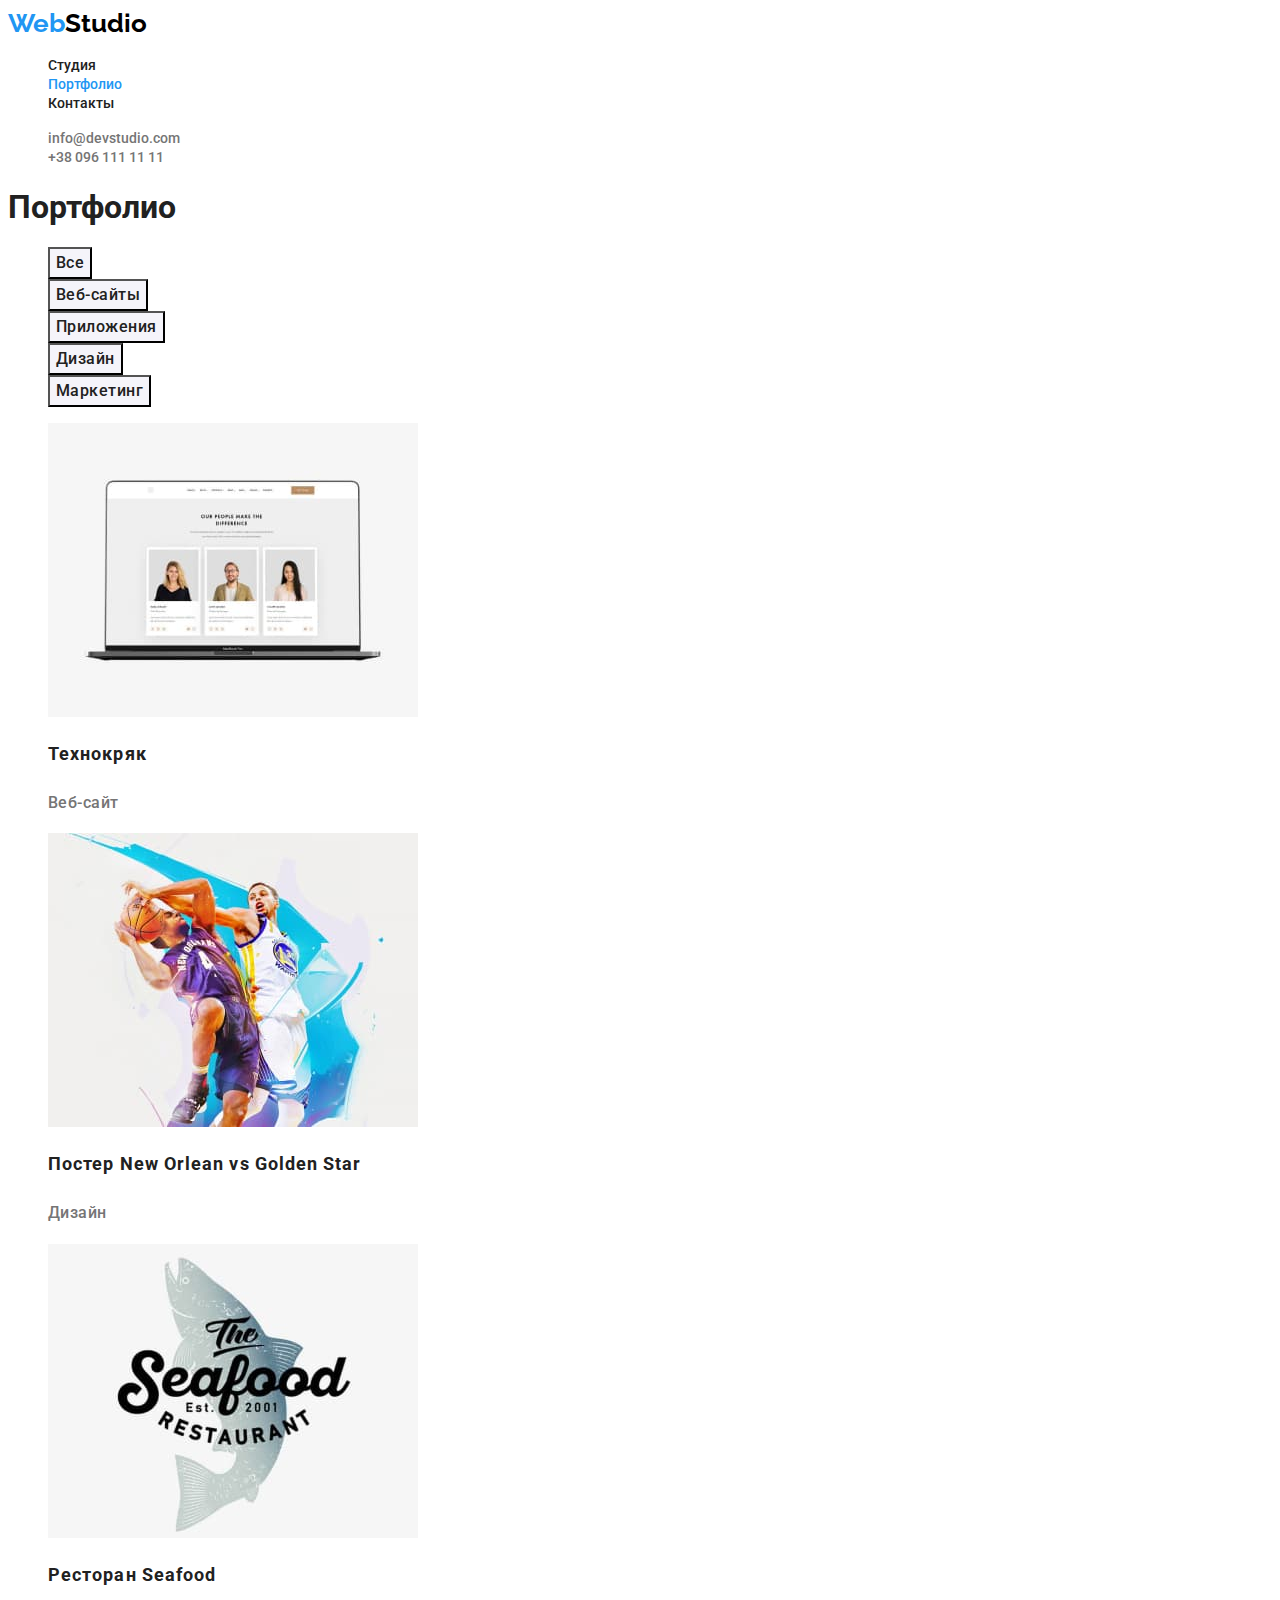
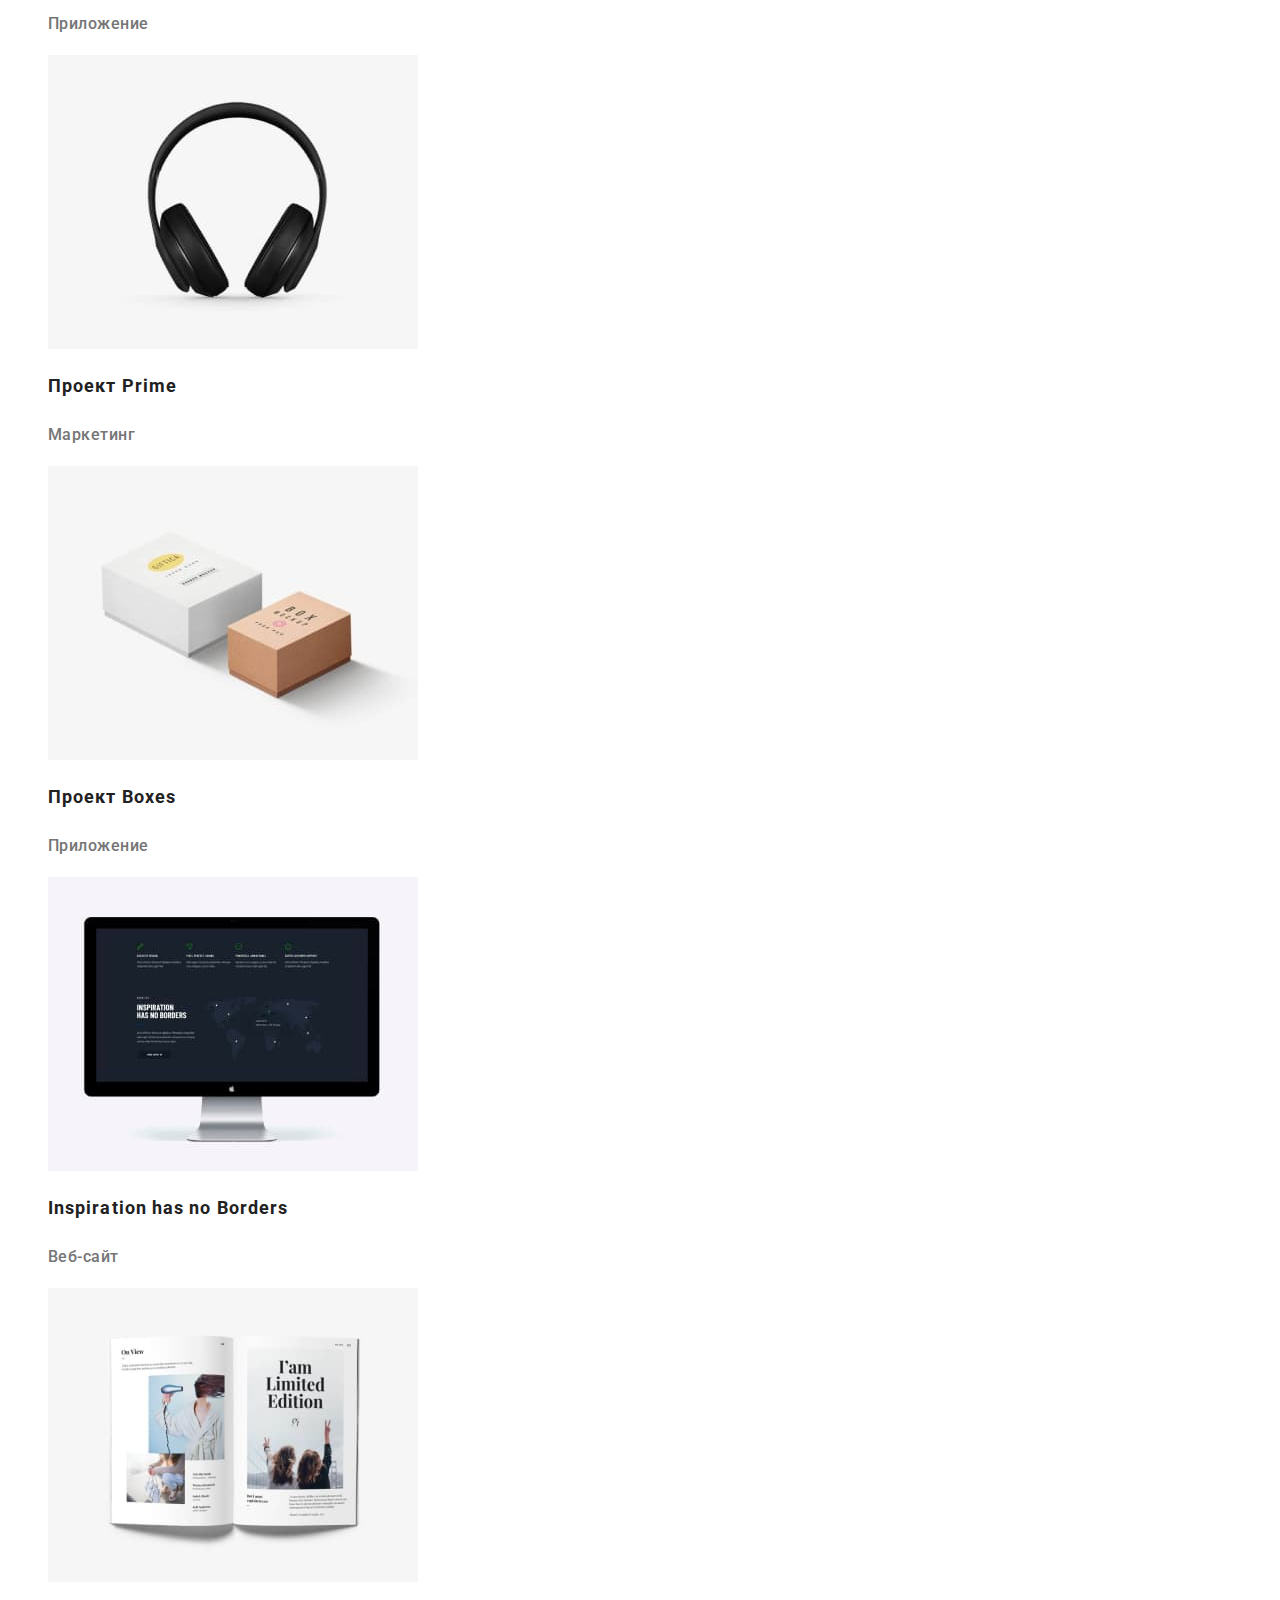
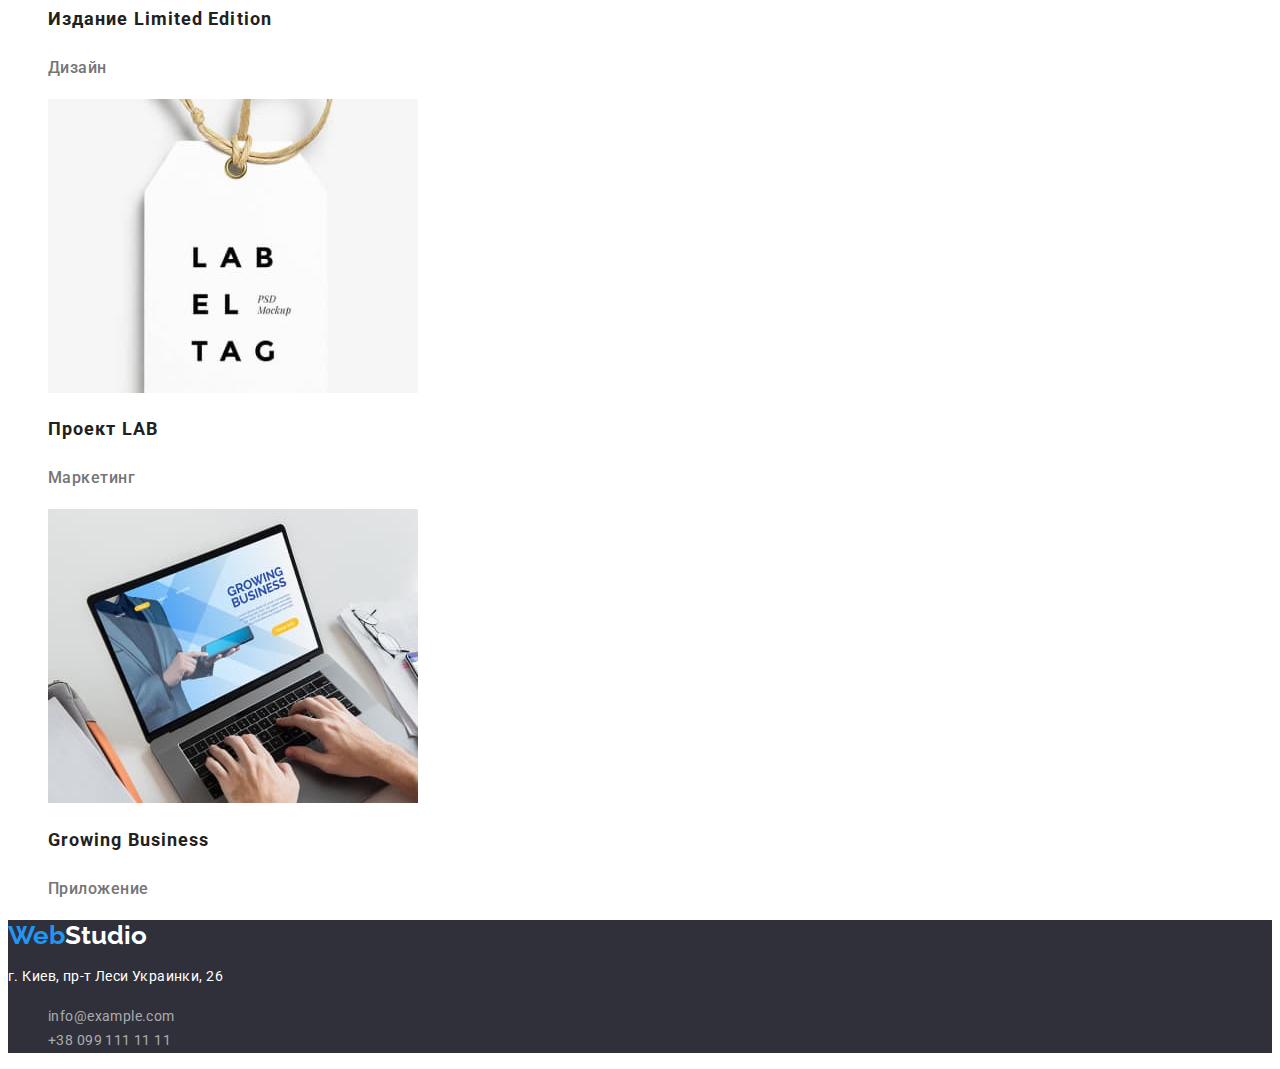
==== portfolio.html @ 2970bea6 "новый репозиторий, создал клон добавил папки" ====
<!DOCTYPE html>
<html lang="ru">
<head>
    <meta charset="UTF-8">
    <meta http-equiv="X-UA-Compatible" content="IE=edge">
    <meta name="viewport" content="width=device-width, initial-scale=1.0">
    <title>Портфолио</title>
    <link rel="preconnect" href="https://fonts.googleapis.com">
    <link rel="preconnect" href="https://fonts.gstatic.com" crossorigin>
    <link href="https://fonts.googleapis.com/css2?family=Raleway:wght@700&family=Roboto:wght@400;500;700;900&display=swap"
        rel="stylesheet">
        <link rel="stylesheet" href="https://cdnjs.cloudflare.com/ajax/libs/modern-normalize/1.1.0/modern-normalize.min.css"
            integrity="sha512-wpPYUAdjBVSE4KJnH1VR1HeZfpl1ub8YT/NKx4PuQ5NmX2tKuGu6U/JRp5y+Y8XG2tV+wKQpNHVUX03MfMFn9Q=="
            crossorigin="anonymous" referrerpolicy="no-referrer" />
    <link rel="stylesheet" href="./css/styles.css"/>
</head>
<body>

<header><div class="section-navigation">
    <a class="logo" href="./index.html">Web<span class="logo-navigation">Studio</span></a>

    <nav class="site-nav">
        <ul>
            <li><a href="./index.html">Студия</a></li>
            <li><a href="#" class="current">Портфолио</a></li>
            <li><a href="#">Контакты</a></li>
        </ul>
    </nav>
    <ul class="contact-header">
        <li><a href="mailto:">info@devstudio.com</a></li>
        <li><a href="tel:">+38 096 111 11 11</a></li>
    </ul>
</div>
</header>
<main class="main-portfolio">

  <section class="filter">
      <h1> Портфолио</h1>
    <ul>
          <li><button type="button" class="filter-button">Все</button></li>
          <li><button type="button" class="filter-button">Веб-сайты</button></li>
          <li><button type="button" class="filter-button ">Приложения</button></li>
          <li><button type="button" class="filter-button">Дизайн</button></li>
          <li><button type="button" class="filter-button">Маркетинг</button></li>
    </ul>
    <ul class="project">
          <li>
              <a href="" class="project-link"><img src="./images/portfolio/1.jpg" alt="Веб-сайт" width="370">
          <h2 class="project-title">Технокряк</h2> 
          <p class="project-text">Веб-сайт</p>
        </a>
        </li> 
          <li>
              <a href="" class="project-link"><img src="./images/portfolio/2.jpg" alt="Дизайн" width="370">
          <h2 class="project-title">Постер New Orlean vs Golden Star</h2>
          <p class="project-text">Дизайн</p>
        </a>
        </li>
          <li>
              <a href="" class="project-link"><img src="./images/portfolio/3.jpg" alt="Приложение" width="370">
          <h2 class="project-title">Ресторан Seafood</h2>
          <p class="project-text">Приложение</p>
        </a>
         </li>
          <li>
              <a href="" class="project-link"><img src="./images/portfolio/4.jpg" alt="Маркетинг" width="370">
          <h2 class="project-title">Проект Prime</h2>
          <p class="project-text">Маркетинг</p>
        </a>
     </li>
          <li>
              <a href="" class="project-link"><img src="./images/portfolio/5.jpg" alt="Приложение" width="370">
          <h2 class="project-title">Проект Boxes</h2>
          <p class="project-text">Приложение</p> 
        </a>
    </li>
          <li>
              <a href="" class="project-link"><img src="./images/portfolio/6.jpg" alt="Веб-сайт" width="370">
          <h2 class="project-title">Inspiration has no Borders</h2>
          <p class="project-text">Веб-сайт</p>
        </a>
     </li>
          <li>
              <a href="" class="project-link"><img src="./images/portfolio/7.jpg" alt="Дизайн" width="370">
          <h2 class="project-title">Издание Limited Edition</h2>
          <p class="project-text">Дизайн</p>
        </a>
     </li>
          <li>
              <a href="" class="project-link"><img src="./images/portfolio/8.jpg" alt="Маркетинг" width="370">
          <h2 class="project-title">Проект LAB</h2>
          <p class="project-text">Маркетинг</p> 
        </a>
    </li>
          <li>
              <a href="" class="project-link"><img src="./images/portfolio/9.jpg" alt="Приложение" width="370">
          <h2 class="project-title">Growing Business</h2>
          <p class="project-text">Приложение</p> 
        </a>
    </li>
    </ul>
  </section>
</main>

<footer>
    <a class="logo" href="./index.html">Web<span class="logo-navigation-footer">Studio</span></a>
    <address class="contact-footer">
        <p>г. Киев, пр-т Леси Украинки, 26 </p>
        <ul>
            <li><a href="mailto:">info@example.com </a></li>
            <li><a href="tel:">+38 099 111 11 11 </a></li>
        </ul>
    </address>
</footer>
</body>
</html>
---- css/styles.css ----
/* основной #212121 */
/* второстепенный #2196F3 */
/* дополнительный #fff */
/* задний фон #fff; */
:root {
  --brand-color: #212121;
  --accent-color: #2196f3;
  --contact-color: #757575;
  --background-color: #fff;
  --accent-background-color: #f5f4fa;
  --footer-background-color: #2f303a;
  --header-background-color: #fff;
}

body {
  font-family: 'Roboto', sans-serif;
  color: var(--brand-color);
}

ul {
  list-style: none;
}
/* Header */
header {
  background-color: var(--header-background-color);
}
.logo {
  text-decoration: none;
  font-family: Raleway;
  font-style: normal;
  font-weight: 700;
  font-size: 26px;
  line-height: 1.2;
  color: var(--accent-color);
}
.logo-navigation {
  color: #000;
}
.site-nav a {
  font-weight: 500;
  font-size: 14px;
  line-height: 1.17;
  text-decoration: none;
  color: var(--brand-color);
}
.site-nav .current {
  color: var(--accent-color);
}

.site-nav a:hover,
.site-nav a:focus {
  color: var(--accent-color);
}

.contact-header a {
  font-weight: 500;
  font-size: 14px;
  line-height: 1.17;
  text-decoration: none;
  color: var(--contact-color);
}
.contact-header a:focus,
.contact-header a:hover {
  color: var(--accent-color);
}

/* Main portfolio */
.main-portfolio {
  background-color: var(--background-color);
}

.filter-button {
  font-family: Roboto;
  font-weight: 500;
  font-size: 16px;
  line-height: 1.62;
  text-align: center;
  letter-spacing: 0.03em;
  background-color: var(--accent-background-color);
  cursor: pointer;
  color: var(--brand-color);
}

.filter-button:hover,
.filter-button:focus {
  color: var(--header-background-color);
  background-color: var(--accent-color);
}

.project-link {
  text-decoration: none;
}

.project-link .project-text {
  color: var(--contact-color);
  font-weight: 500;
  font-size: 16px;
  line-height: 1.87;
  letter-spacing: 0.03em;
}

.project-link .project-title {
  color: var(--brand-color);
  font-weight: 700;
  font-size: 18px;
  line-height: 2;
  letter-spacing: 0.06em;
}

/* Footer */
footer {
  background-color: var(--footer-background-color);
}
.logo-navigation-footer {
  color: var(--header-background-color);
}
.contact-footer p {
  text-decoration: none;
  font-weight: 400;
  font-size: 14px;
  line-height: 1.71;
  letter-spacing: 0.03em;
  color: var(--header-background-color);
  font-style: normal;
}
.contact-footer a {
  font-weight: 400;
  font-size: 14px;
  line-height: 1.71;
  letter-spacing: 0.03em;
  text-decoration: none;
  color: rgba(255, 255, 255, 0.6);
  font-style: normal;
}

.contact-footer a:focus,
.contact-footer a:hover {
  color: var(--accent-color);
}
/* Main Studio */
.hero {
  background: var(--footer-background-color);
}
.hero-title {
  font-weight: 900;
  font-size: 44px;
  line-height: 1.36;
  letter-spacing: 0.06em;
  color: var(--header-background-color);
  text-transform: uppercase;
}
.hero-button {
  font-weight: 700;
  font-size: 16px;
  line-height: 1.87;

  display: flex;
  align-items: center;
  text-align: center;
  letter-spacing: 0.06em;
  background-color: var(--accent-color);
  color: var(--header-background-color);
  cursor: pointer;
}

.hero-button:hover,
.hero-button:focus {
  background-color: #188ce8;
  color: var(--header-background-color);
}

.section-properties {
  background-color: var(--background-color);
}

.properties h3 {
  font-weight: 700;
  font-size: 14px;
  line-height: 1.14;
  letter-spacing: 0.03em;
  text-transform: uppercase;
}

.properties p {
  font-weight: 400;
  font-size: 14px;
  line-height: 1.71;
  letter-spacing: 0.03em;
  color: var(--contact-color);
}
.about-us {
  background-color: var(--background-color);
}

.about-us h2 {
  font-weight: 700;
  font-size: 36px;
  line-height: 1.16;
  letter-spacing: 0.03em;
}
.team {
  background-color: var(--accent-background-color);
}

.team h2 {
  font-weight: 700;
  font-size: 36px;
  line-height: 1.16;
  letter-spacing: 0.03em;
}
.team h3 {
  font-weight: 500;
  font-size: 16px;
  line-height: 1.18;
  letter-spacing: 0.03em;
}
.team p {
  font-weight: 400;
  font-size: 16px;
  line-height: 1.18;
  letter-spacing: 0.03em;
  color: var(--contact-color);
}
/* внес правки */
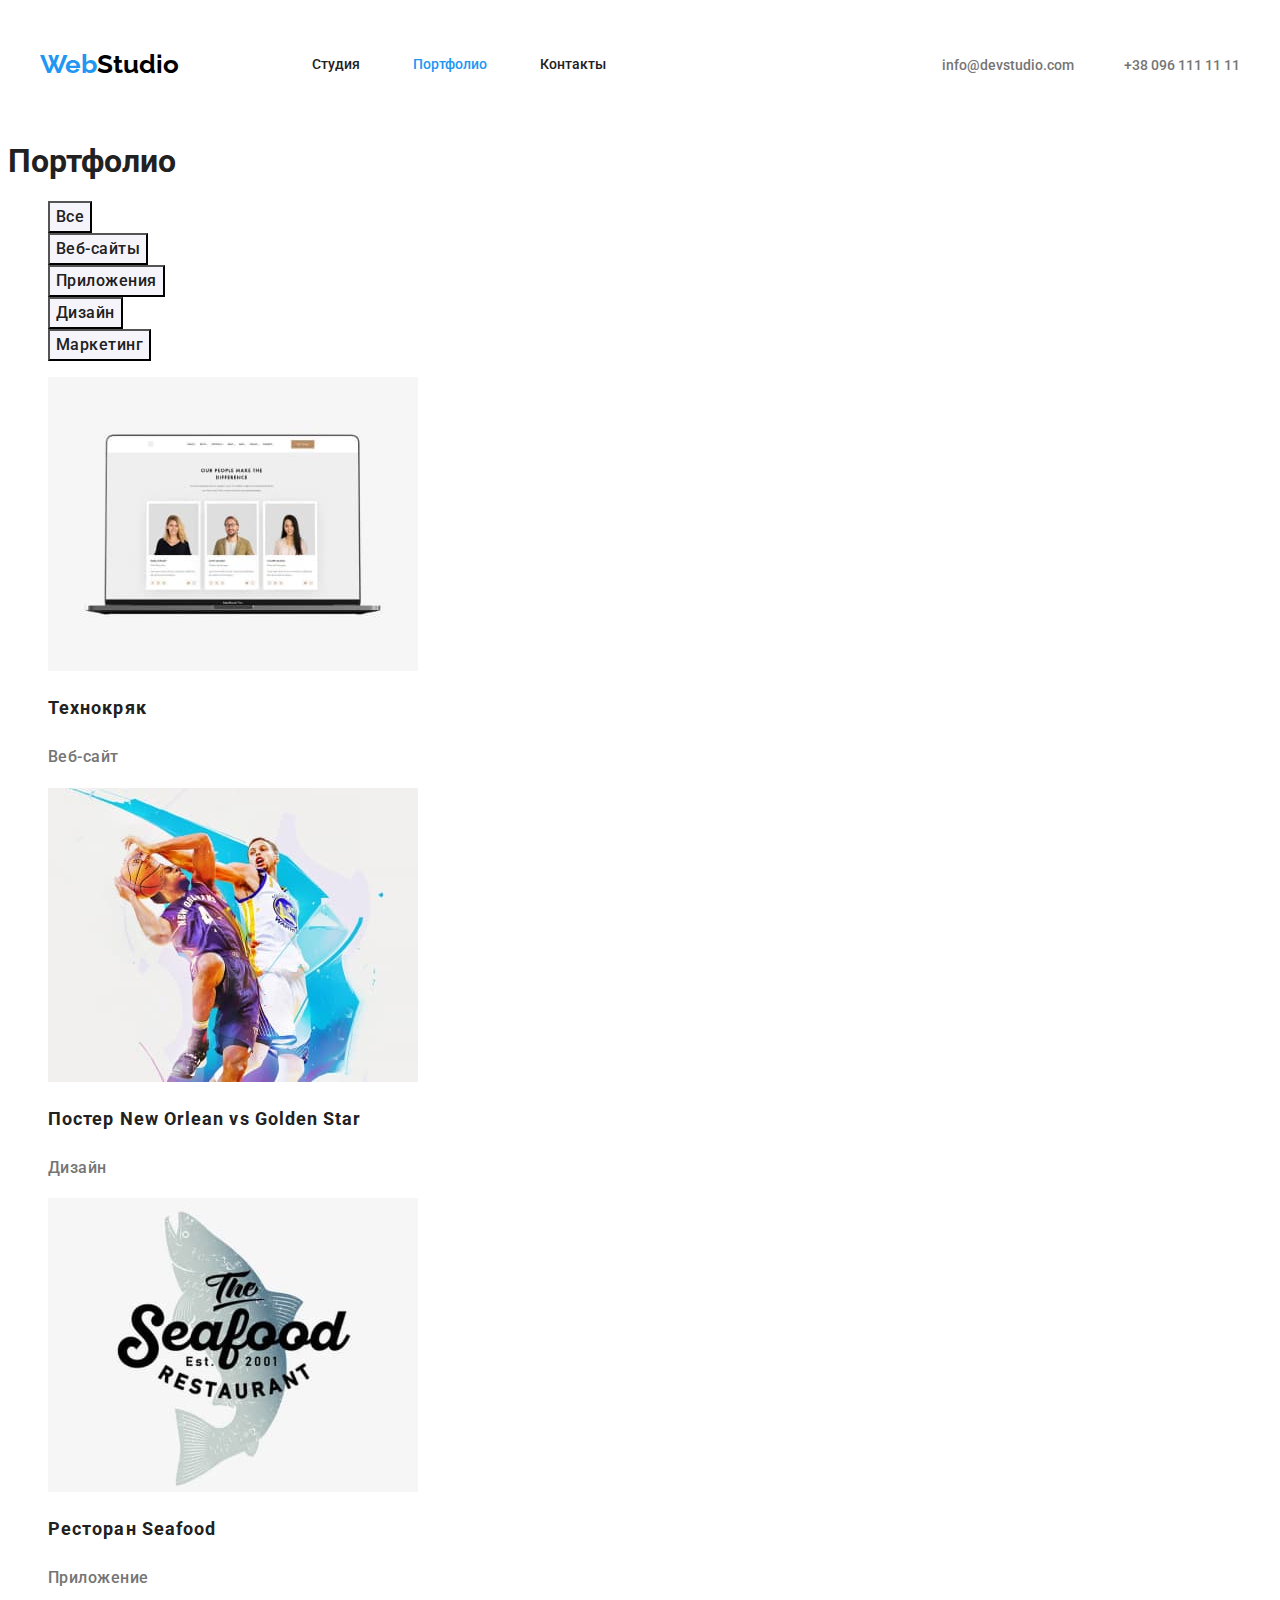
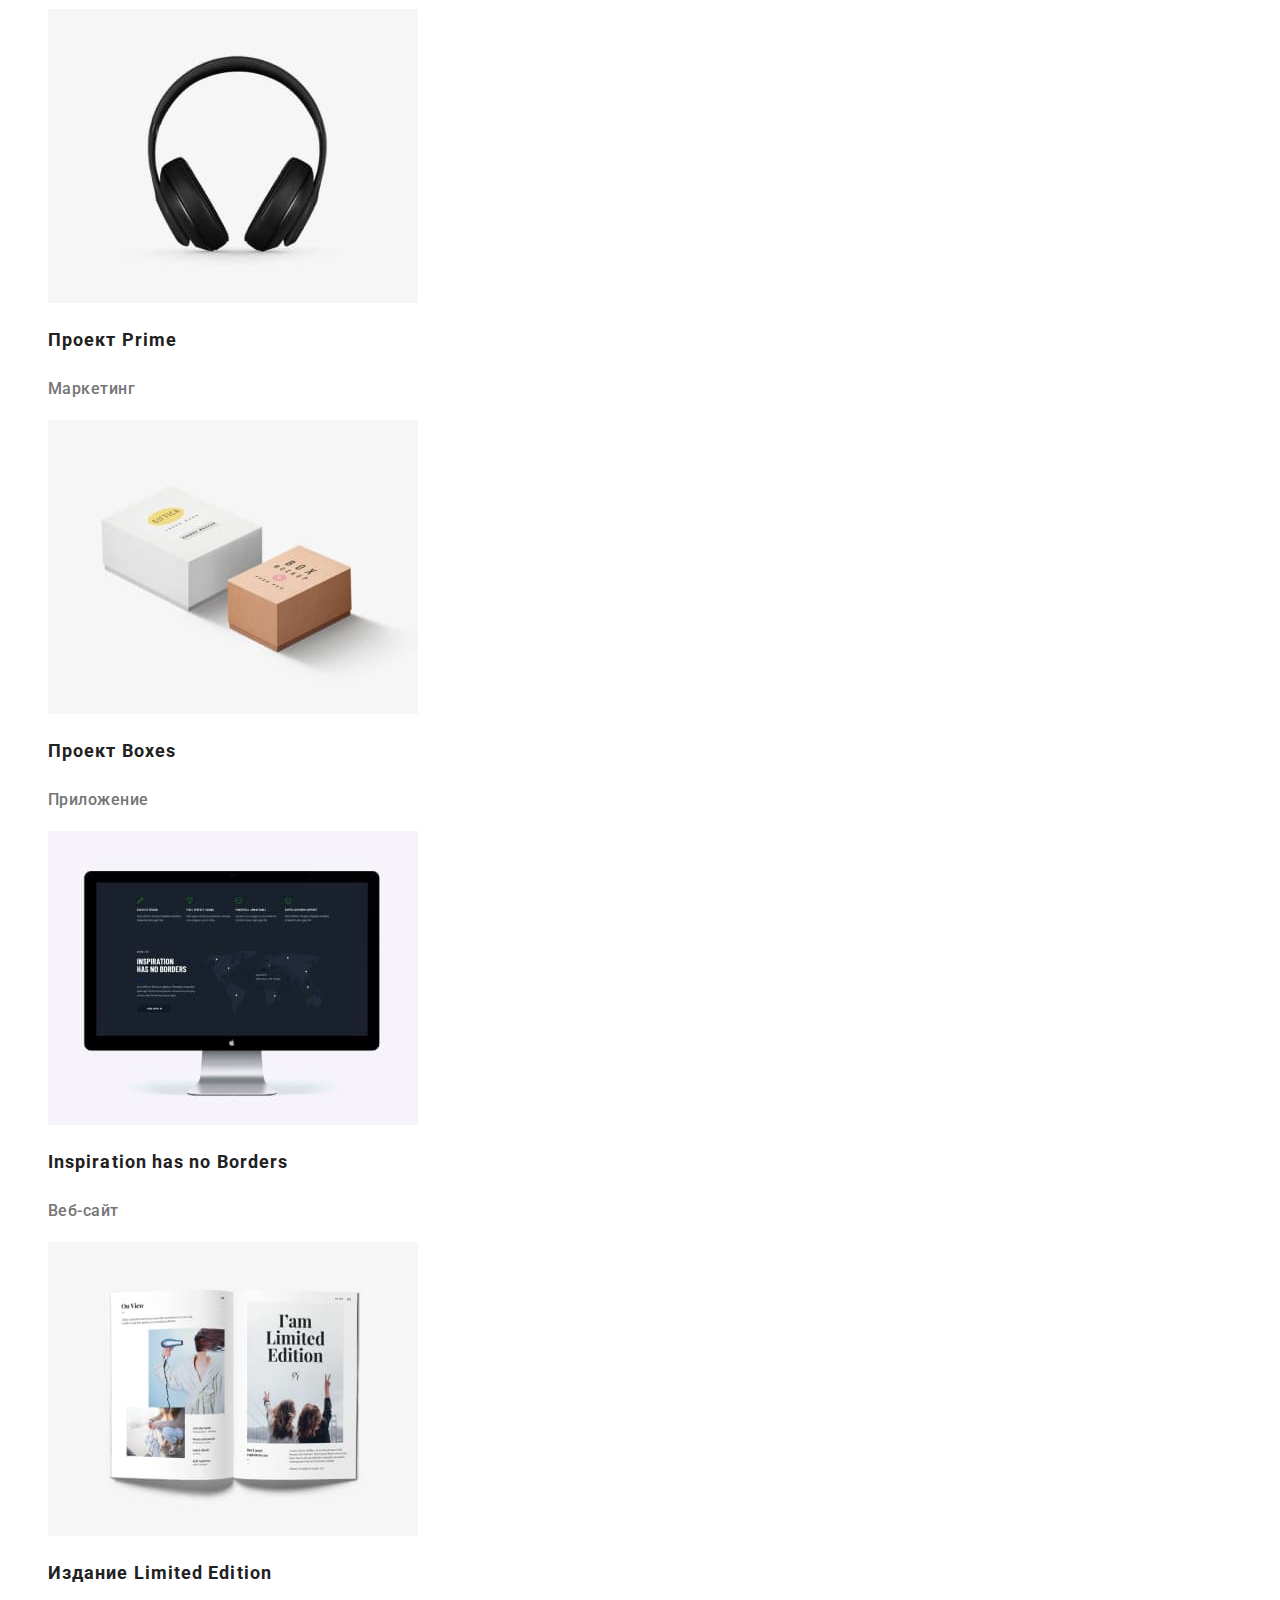
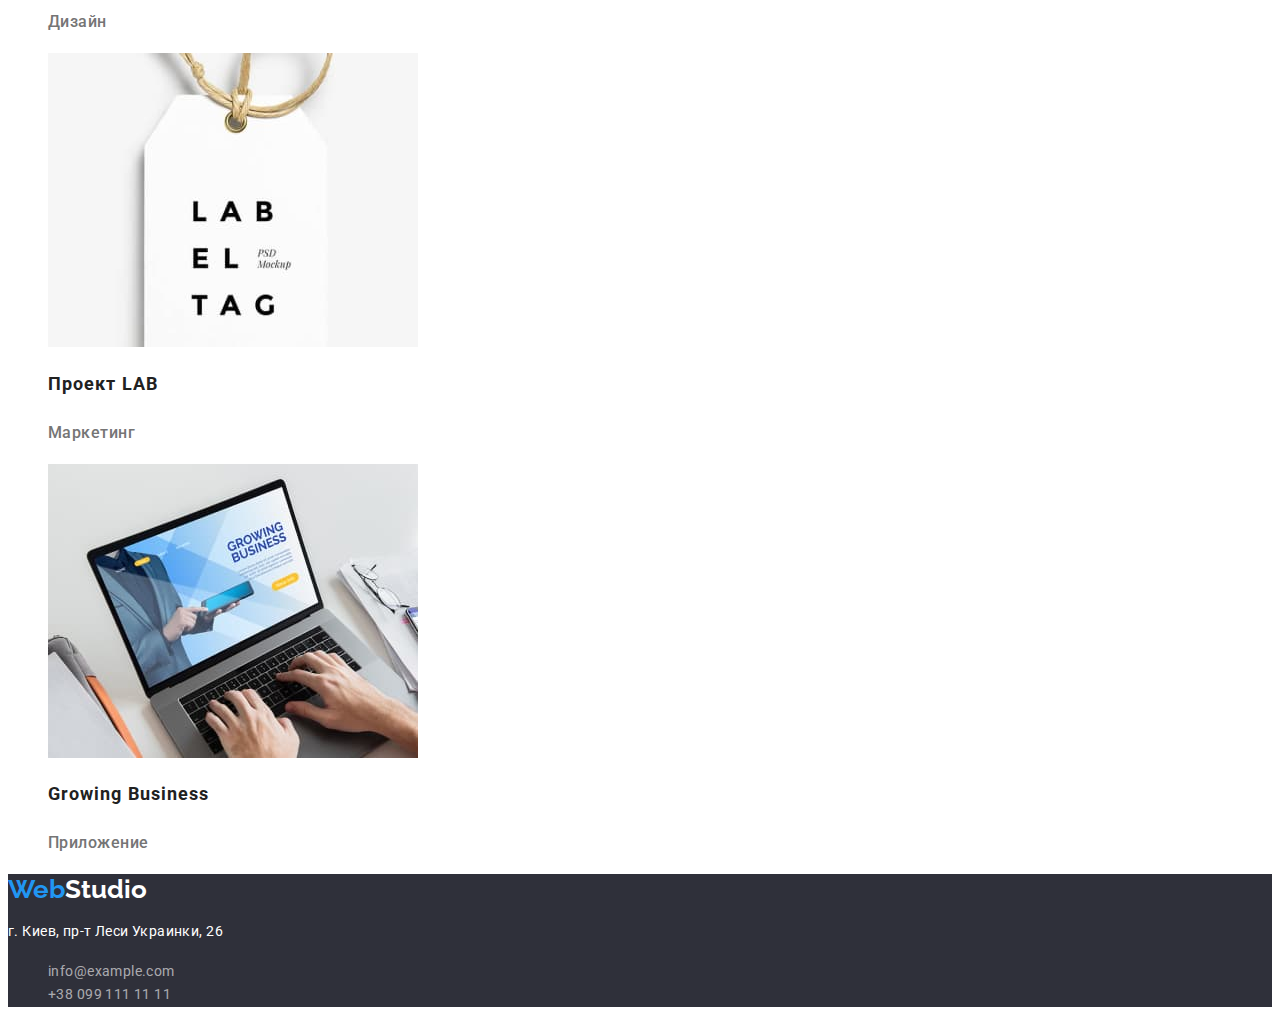
==== commit 081256b2: "стилизовал хедер" ====
--- a/portfolio.html
+++ b/portfolio.html
@@ -19,16 +19,16 @@
 <header><div class="section-navigation">
     <a class="logo" href="./index.html">Web<span class="logo-navigation">Studio</span></a>
 
-    <nav class="site-nav">
-        <ul>
-            <li><a href="./index.html">Студия</a></li>
-            <li><a href="#" class="current">Портфолио</a></li>
-            <li><a href="#">Контакты</a></li>
+    <nav>
+        <ul class="site-nav">
+            <li class="link"><a href="./index.html">Студия</a></li>
+            <li class="link"><a href="#" class="current">Портфолио</a></li>
+            <li class="link"><a href="#">Контакты</a></li>
         </ul>
     </nav>
     <ul class="contact-header">
-        <li><a href="mailto:">info@devstudio.com</a></li>
-        <li><a href="tel:">+38 096 111 11 11</a></li>
+        <li class="link"><a href="mailto:">info@devstudio.com</a></li>
+        <li class="link"><a href="tel:">+38 096 111 11 11</a></li>
     </ul>
 </div>
 </header>
--- a/css/styles.css
+++ b/css/styles.css
@@ -24,6 +24,29 @@
 header {
   background-color: var(--header-background-color);
 }
+.section-navigation {
+  width: 1200px;
+  padding-left: 15px;
+  padding-right: 15px;
+  margin-left: auto;
+  margin-right: auto;
+
+  display: flex;
+  align-items: center;
+}
+.site-nav {
+  display: flex;
+  margin-left: 93px;
+}
+.site-nav .link a {
+  display: block;
+  padding-top: 32px;
+  padding-bottom: 32px;
+}
+.site-nav .link:not(:last-child) {
+  margin-right: 53px;
+}
+
 .logo {
   text-decoration: none;
   font-family: Raleway;
@@ -50,6 +73,14 @@
 .site-nav a:hover,
 .site-nav a:focus {
   color: var(--accent-color);
+}
+.contact-header {
+  display: flex;
+  margin-left: auto;
+}
+.contact-header .link + .link {
+  display: block;
+  margin-left: 50px;
 }
 
 .contact-header a {
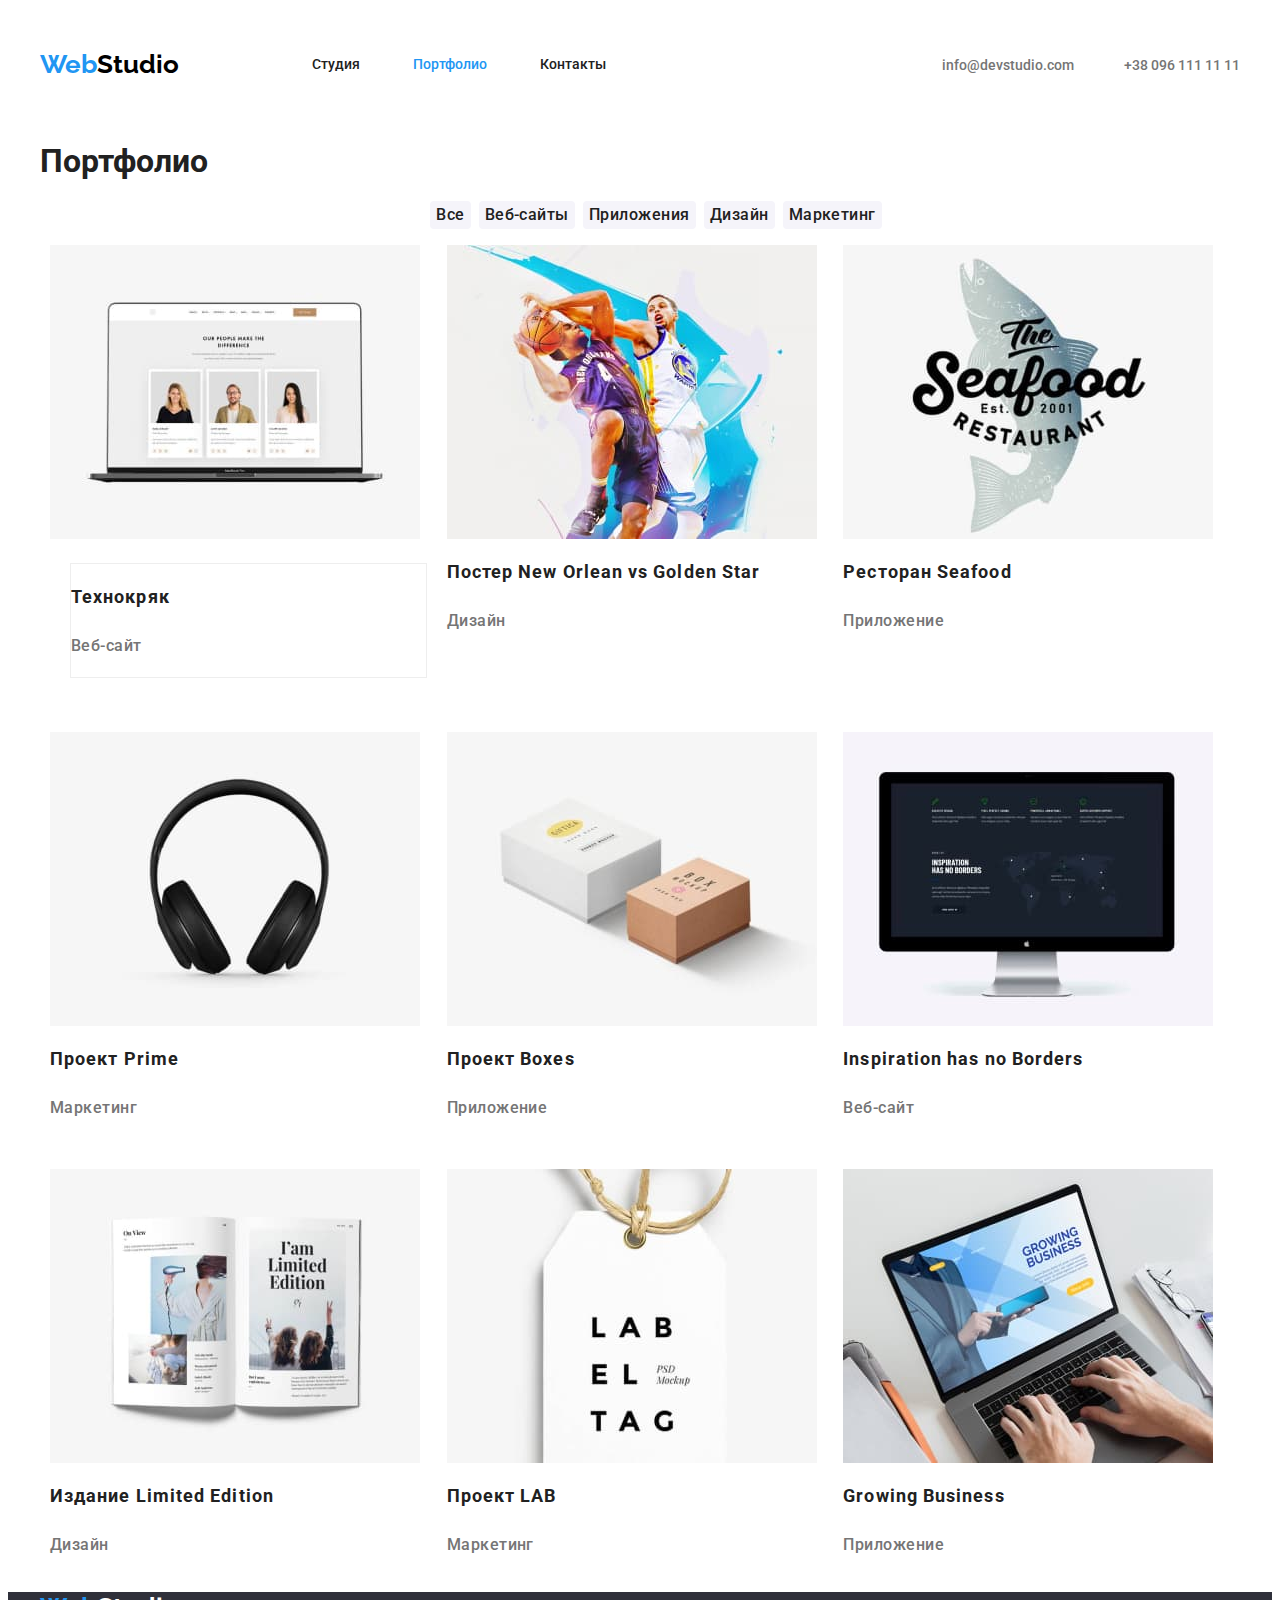
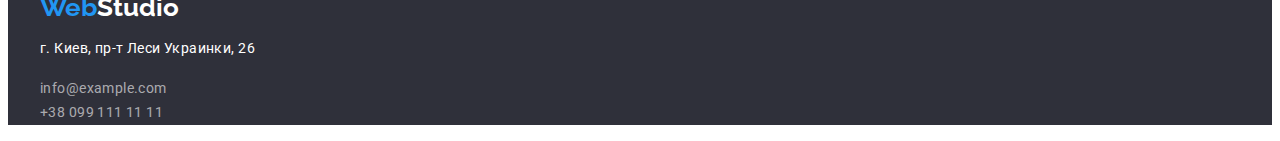
==== commit 8bdebfeb: "Сделал кучу изменений" ====
--- a/portfolio.html
+++ b/portfolio.html
@@ -35,82 +35,89 @@
 <main class="main-portfolio">
 
   <section class="filter">
+      <div class="main-block">
       <h1> Портфолио</h1>
-    <ul>
+    <ul class="filter-block">
           <li><button type="button" class="filter-button">Все</button></li>
           <li><button type="button" class="filter-button">Веб-сайты</button></li>
           <li><button type="button" class="filter-button ">Приложения</button></li>
           <li><button type="button" class="filter-button">Дизайн</button></li>
           <li><button type="button" class="filter-button">Маркетинг</button></li>
     </ul>
+
     <ul class="project">
-          <li>
+          <li class="project-list">
               <a href="" class="project-link"><img src="./images/portfolio/1.jpg" alt="Веб-сайт" width="370">
-          <h2 class="project-title">Технокряк</h2> 
+         <div class="container-text">
+         <h2 class="project-title">Технокряк</h2> 
           <p class="project-text">Веб-сайт</p>
+          </div>
         </a>
         </li> 
-          <li>
+          <li class="project-list">
               <a href="" class="project-link"><img src="./images/portfolio/2.jpg" alt="Дизайн" width="370">
           <h2 class="project-title">Постер New Orlean vs Golden Star</h2>
           <p class="project-text">Дизайн</p>
         </a>
         </li>
-          <li>
+          <li class="project-list">
               <a href="" class="project-link"><img src="./images/portfolio/3.jpg" alt="Приложение" width="370">
           <h2 class="project-title">Ресторан Seafood</h2>
           <p class="project-text">Приложение</p>
         </a>
          </li>
-          <li>
+          <li class="project-list">
               <a href="" class="project-link"><img src="./images/portfolio/4.jpg" alt="Маркетинг" width="370">
           <h2 class="project-title">Проект Prime</h2>
           <p class="project-text">Маркетинг</p>
         </a>
      </li>
-          <li>
+          <li class="project-list">
               <a href="" class="project-link"><img src="./images/portfolio/5.jpg" alt="Приложение" width="370">
           <h2 class="project-title">Проект Boxes</h2>
           <p class="project-text">Приложение</p> 
         </a>
     </li>
-          <li>
+          <li class="project-list">
               <a href="" class="project-link"><img src="./images/portfolio/6.jpg" alt="Веб-сайт" width="370">
           <h2 class="project-title">Inspiration has no Borders</h2>
           <p class="project-text">Веб-сайт</p>
         </a>
      </li>
-          <li>
+          <li class="project-list">
               <a href="" class="project-link"><img src="./images/portfolio/7.jpg" alt="Дизайн" width="370">
           <h2 class="project-title">Издание Limited Edition</h2>
           <p class="project-text">Дизайн</p>
         </a>
      </li>
-          <li>
+          <li class="project-list">
               <a href="" class="project-link"><img src="./images/portfolio/8.jpg" alt="Маркетинг" width="370">
           <h2 class="project-title">Проект LAB</h2>
           <p class="project-text">Маркетинг</p> 
         </a>
     </li>
-          <li>
+          <li class="project-list">
               <a href="" class="project-link"><img src="./images/portfolio/9.jpg" alt="Приложение" width="370">
           <h2 class="project-title">Growing Business</h2>
           <p class="project-text">Приложение</p> 
         </a>
     </li>
     </ul>
+    </div>
   </section>
 </main>
 
 <footer>
+    <div class="container">
     <a class="logo" href="./index.html">Web<span class="logo-navigation-footer">Studio</span></a>
     <address class="contact-footer">
         <p>г. Киев, пр-т Леси Украинки, 26 </p>
-        <ul>
-            <li><a href="mailto:">info@example.com </a></li>
-            <li><a href="tel:">+38 099 111 11 11 </a></li>
+        <ul class="contact-footer-list">
+            <li class="item"><a href="mailto:">info@example.com </a></li>
+            <li class="item"><a href="tel:">+38 099 111 11 11 </a></li>
         </ul>
     </address>
+</div>
 </footer>
 </body>
 </html>--- a/css/styles.css
+++ b/css/styles.css
@@ -16,6 +16,10 @@
   font-family: 'Roboto', sans-serif;
   color: var(--brand-color);
 }
+img {
+  display: block;
+  max-width: 100%;
+}
 
 ul {
   list-style: none;
@@ -99,6 +103,23 @@
 .main-portfolio {
   background-color: var(--background-color);
 }
+.main-block {
+  width: 1200px;
+  padding-left: 15px;
+  padding-right: 15px;
+  margin-left: auto;
+  margin-right: auto;
+}
+.filter-block {
+  display: flex;
+  justify-content: center;
+}
+
+.filter-block .filter-button {
+  margin-right: 8px;
+  border: transparent;
+  border-radius: 4px;
+}
 
 .filter-button {
   font-family: Roboto;
@@ -117,6 +138,16 @@
   color: var(--header-background-color);
   background-color: var(--accent-color);
 }
+.project {
+  display: flex;
+  flex-wrap: wrap;
+  margin-left: -30px;
+  margin-top: -30px;
+}
+.project > .project-list {
+  flex-basis: calc(100% / 3);
+  margin-top: 30px;
+}
 
 .project-link {
   text-decoration: none;
@@ -137,13 +168,29 @@
   line-height: 2;
   letter-spacing: 0.06em;
 }
-
+.container-text {
+  margin: 24px 20px;
+  border: 1px solid #eeeeee;
+}
 /* Footer */
 footer {
   background-color: var(--footer-background-color);
 }
+.container {
+  width: 1200px;
+  padding-left: 15px;
+  padding-right: 15px;
+  margin-left: auto;
+  margin-right: auto;
+}
+
 .logo-navigation-footer {
   color: var(--header-background-color);
+  margin-left: auto;
+}
+.contact-footer-list {
+  margin-left: auto;
+  padding-left: 0;
 }
 .contact-footer p {
   text-decoration: none;
@@ -153,6 +200,7 @@
   letter-spacing: 0.03em;
   color: var(--header-background-color);
   font-style: normal;
+  margin-left: auto;
 }
 .contact-footer a {
   font-weight: 400;
@@ -185,9 +233,9 @@
   font-size: 16px;
   line-height: 1.87;
 
-  display: flex;
-  align-items: center;
-  text-align: center;
+  display: block;
+  margin-left: auto;
+  margin-right: auto;
   letter-spacing: 0.06em;
   background-color: var(--accent-color);
   color: var(--header-background-color);
@@ -203,8 +251,15 @@
 .section-properties {
   background-color: var(--background-color);
 }
-
+.properties {
+  display: flex;
+}
+
+.properties > .item:not(:last-child) {
+  margin-right: 30px;
+}
 .properties h3 {
+  margin-bottom: 10px;
   font-weight: 700;
   font-size: 14px;
   line-height: 1.14;
@@ -213,6 +268,7 @@
 }
 
 .properties p {
+  margin-top: 0;
   font-weight: 400;
   font-size: 14px;
   line-height: 1.71;
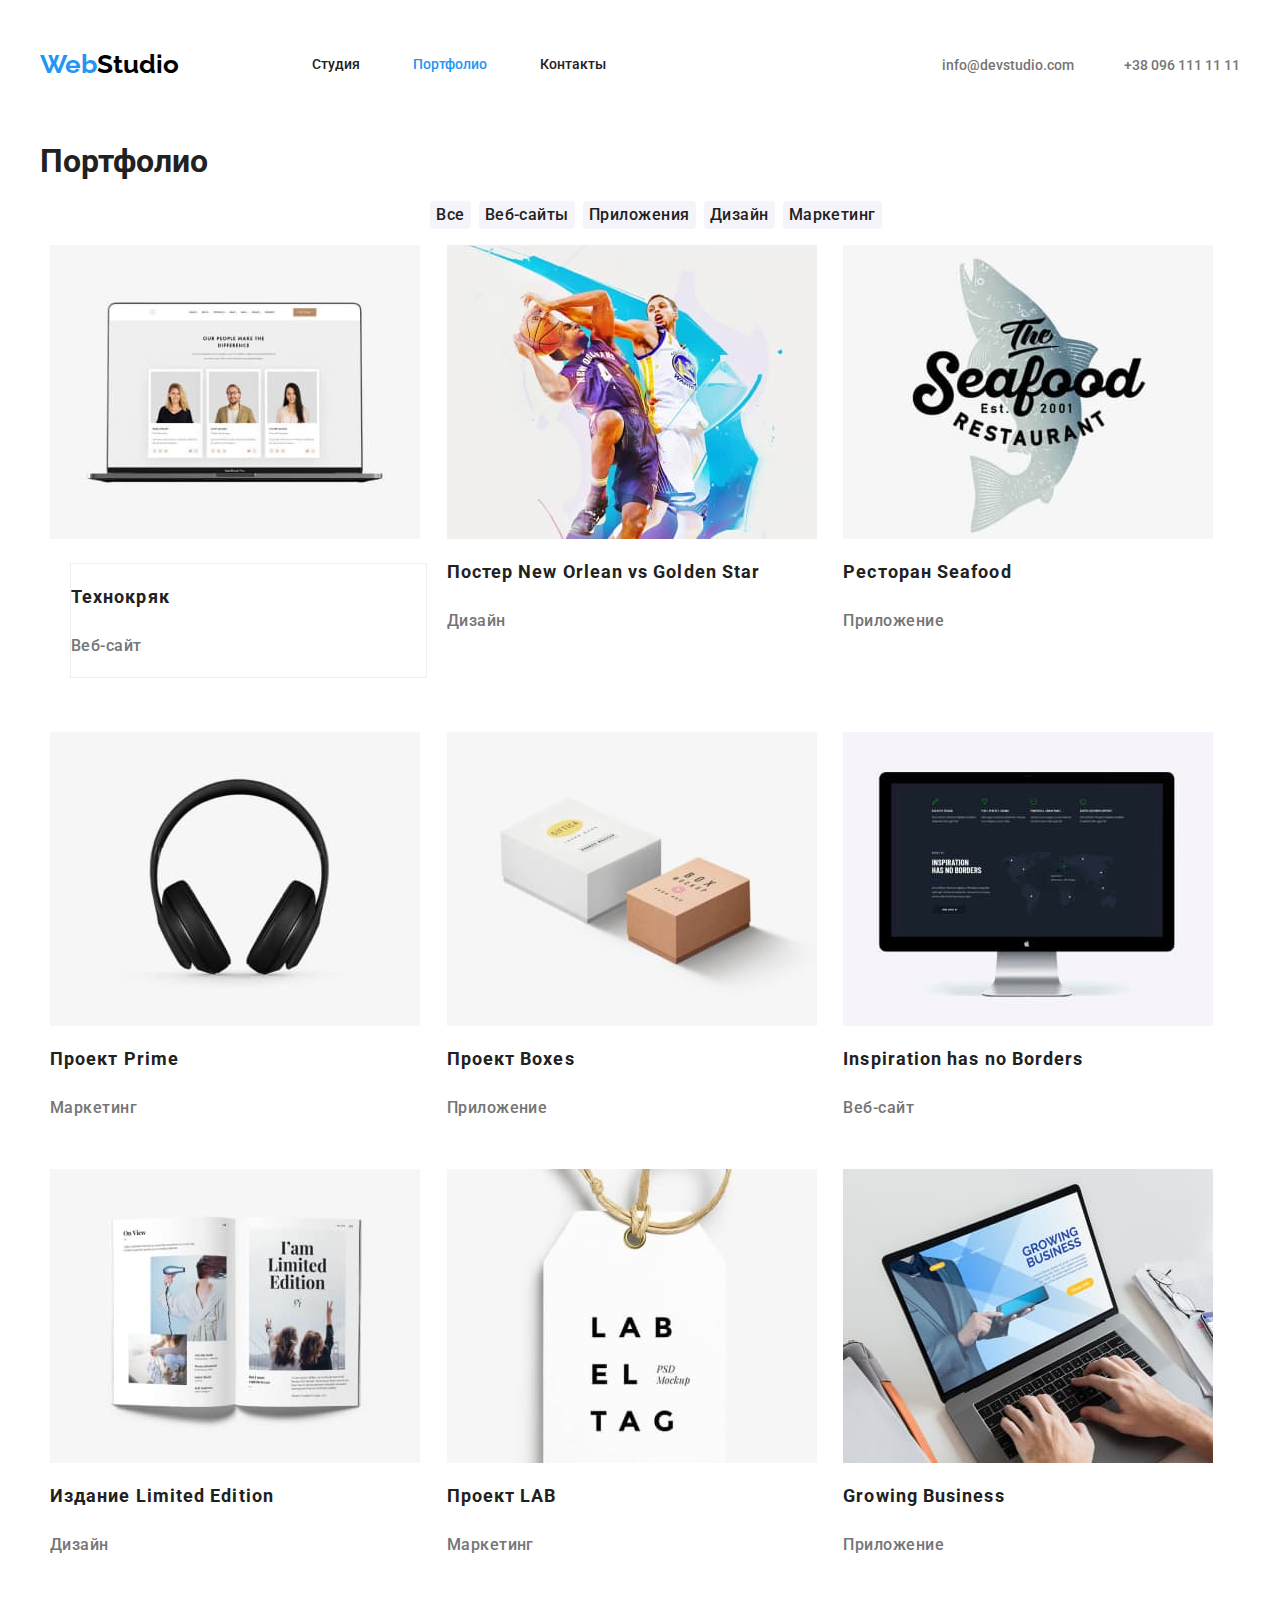
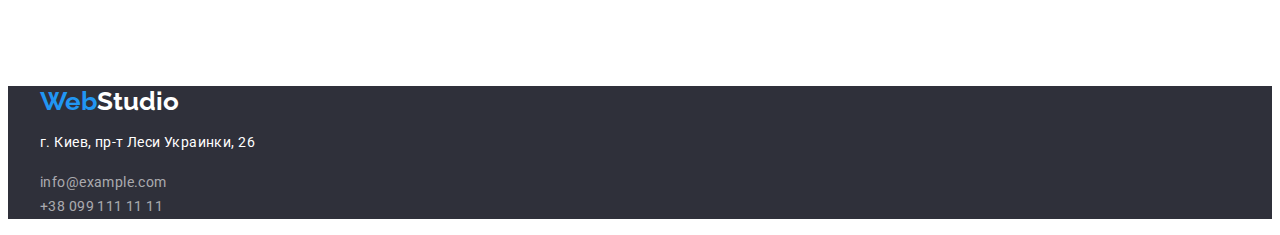
==== commit b53becf0: "задал секция паддинг боттом 94" ====
--- a/portfolio.html
+++ b/portfolio.html
@@ -34,7 +34,7 @@
 </header>
 <main class="main-portfolio">
 
-  <section class="filter">
+  <section class="filter section">
       <div class="main-block">
       <h1> Портфолио</h1>
     <ul class="filter-block">
--- a/css/styles.css
+++ b/css/styles.css
@@ -217,10 +217,15 @@
   color: var(--accent-color);
 }
 /* Main Studio */
+/* Hero Main */
+.section {
+  padding-bottom: 94px;
+}
 .hero {
   background: var(--footer-background-color);
 }
 .hero-title {
+  margin-top: 0;
   font-weight: 900;
   font-size: 44px;
   line-height: 1.36;
@@ -247,12 +252,17 @@
   background-color: #188ce8;
   color: var(--header-background-color);
 }
-
+/* Properties main */
 .section-properties {
   background-color: var(--background-color);
 }
 .properties {
   display: flex;
+  margin-bottom: 0;
+  padding-left: 0;
+}
+.properties-title {
+  margin: 0;
 }
 
 .properties > .item:not(:last-child) {
@@ -275,26 +285,63 @@
   letter-spacing: 0.03em;
   color: var(--contact-color);
 }
+/* About main */
 .about-us {
   background-color: var(--background-color);
 }
-
-.about-us h2 {
+.about-list {
+  display: flex;
+  margin-bottom: 0;
+  padding-left: 0;
+}
+
+.about-list > .list:not(:last-child) {
+  margin-right: 30px;
+}
+.about-title {
+  text-align: center;
+  margin-bottom: 50px;
+  margin-top: 0;
   font-weight: 700;
   font-size: 36px;
   line-height: 1.16;
   letter-spacing: 0.03em;
 }
+/* Team main */
 .team {
   background-color: var(--accent-background-color);
 }
 
-.team h2 {
+.team-list {
+  display: flex;
+  margin-bottom: 0;
+  padding-left: 0;
+}
+.team-list > .item.item:not(:last-child) {
+  margin-right: 30px;
+}
+
+.team-title {
+  margin-top: 0;
+  margin-bottom: 50px;
+  text-align: center;
   font-weight: 700;
   font-size: 36px;
   line-height: 1.16;
   letter-spacing: 0.03em;
-}
+  text-align: center;
+}
+.card {
+  box-shadow: 0px 1px 3px rgba(0, 0, 0, 0.12), 0px 1px 1px rgba(0, 0, 0, 0.14),
+    0px 2px 1px rgba(0, 0, 0, 0.2);
+  border-radius: 0px 0px 4px 4px;
+}
+.card-content {
+  text-align: center;
+  padding-top: 30px;
+  padding-bottom: 30px;
+}
+
 .team h3 {
   font-weight: 500;
   font-size: 16px;
@@ -308,4 +355,3 @@
   letter-spacing: 0.03em;
   color: var(--contact-color);
 }
-/* внес правки */
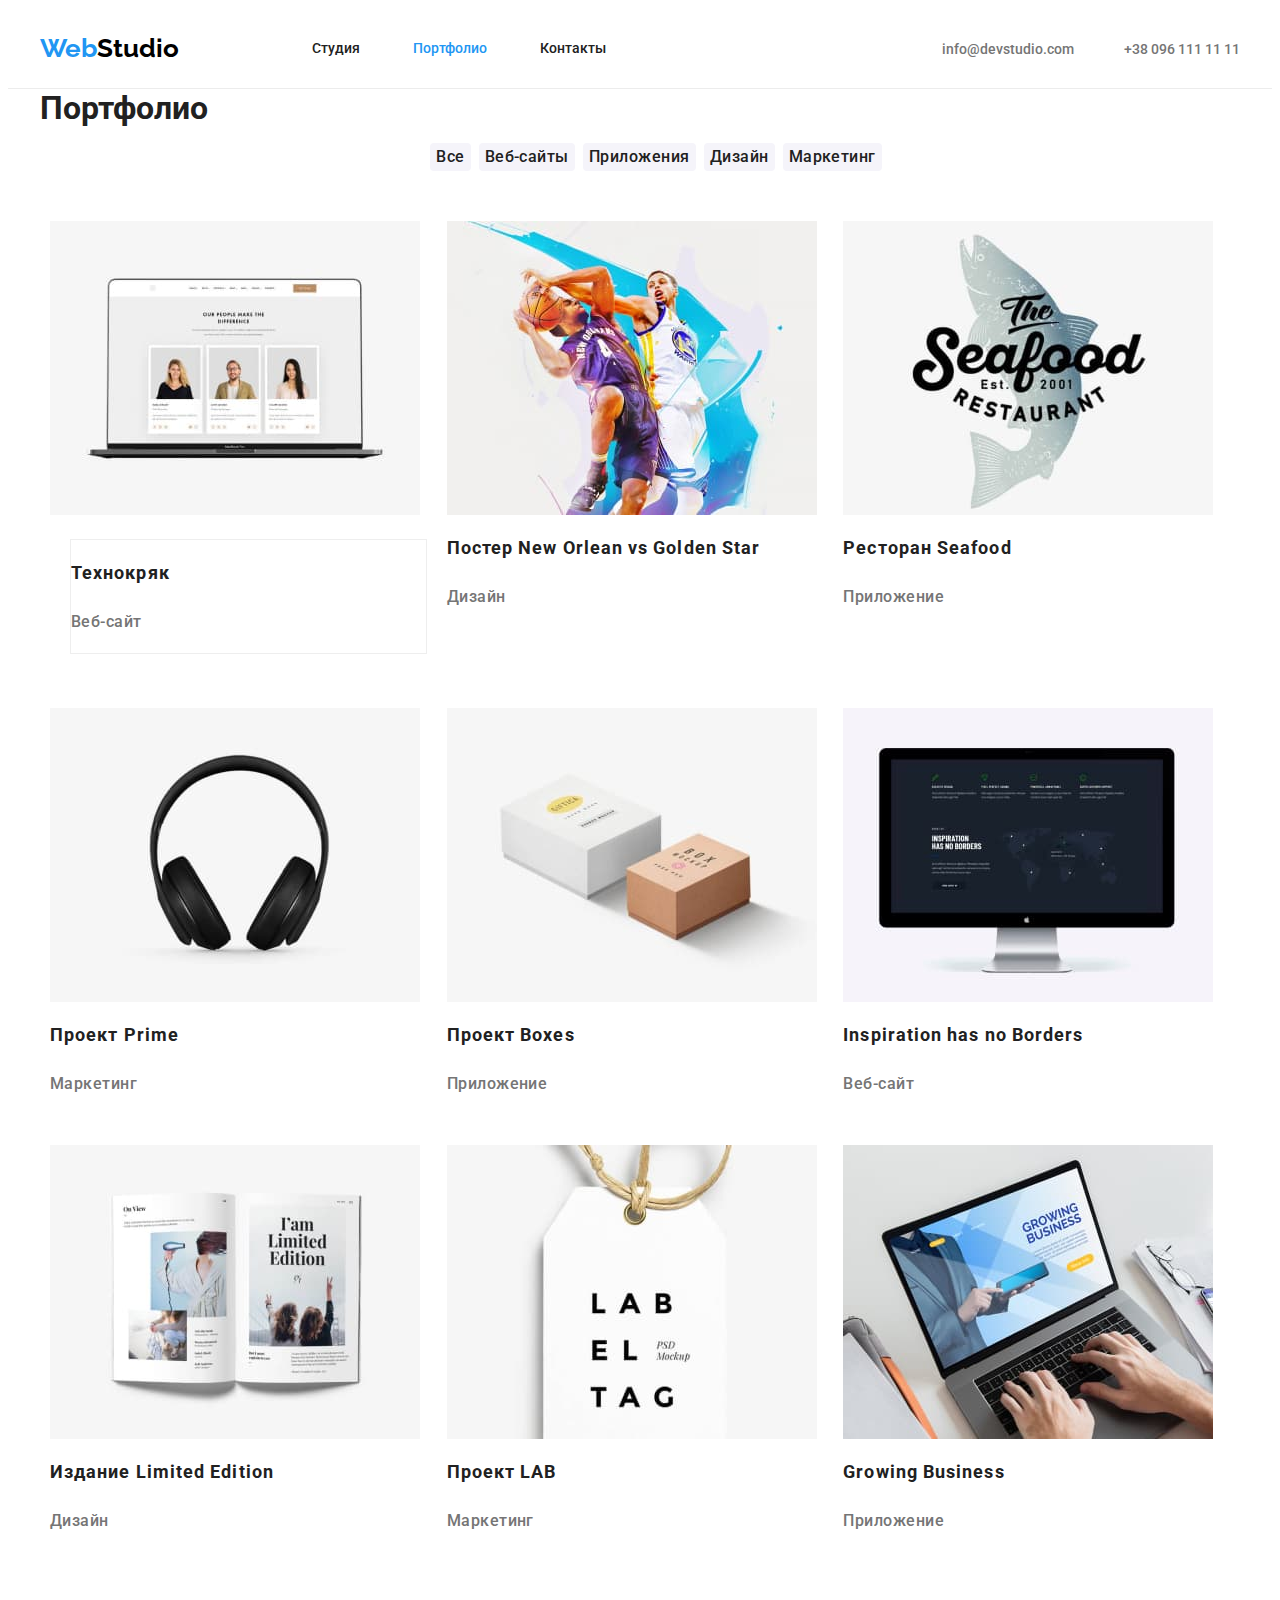
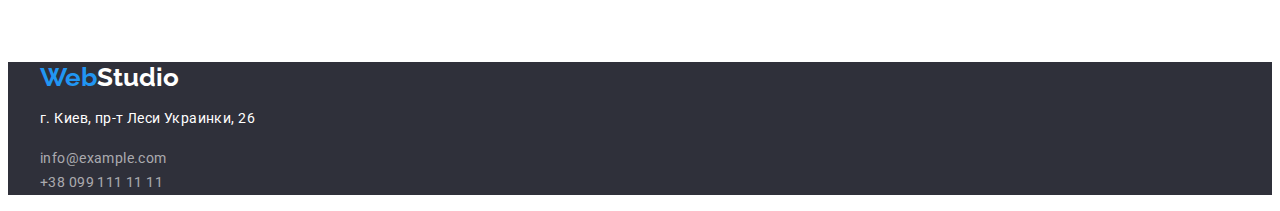
==== commit c25c3991: "борюсь с лишними маржинами" ====
--- a/portfolio.html
+++ b/portfolio.html
@@ -36,7 +36,7 @@
 
   <section class="filter section">
       <div class="main-block">
-      <h1> Портфолио</h1>
+      <h1 class="filter-main-title"> Портфолио</h1>
     <ul class="filter-block">
           <li><button type="button" class="filter-button">Все</button></li>
           <li><button type="button" class="filter-button">Веб-сайты</button></li>
--- a/css/styles.css
+++ b/css/styles.css
@@ -27,6 +27,7 @@
 /* Header */
 header {
   background-color: var(--header-background-color);
+  border-bottom: 1px solid #ececec;
 }
 .section-navigation {
   width: 1200px;
@@ -41,6 +42,8 @@
 .site-nav {
   display: flex;
   margin-left: 93px;
+  margin-top: 0;
+  margin-bottom: 0;
 }
 .site-nav .link a {
   display: block;
@@ -100,6 +103,10 @@
 }
 
 /* Main portfolio */
+.filter-main-title {
+  margin: 0;
+}
+
 .main-portfolio {
   background-color: var(--background-color);
 }
@@ -113,6 +120,7 @@
 .filter-block {
   display: flex;
   justify-content: center;
+  margin-bottom: 50px;
 }
 
 .filter-block .filter-button {
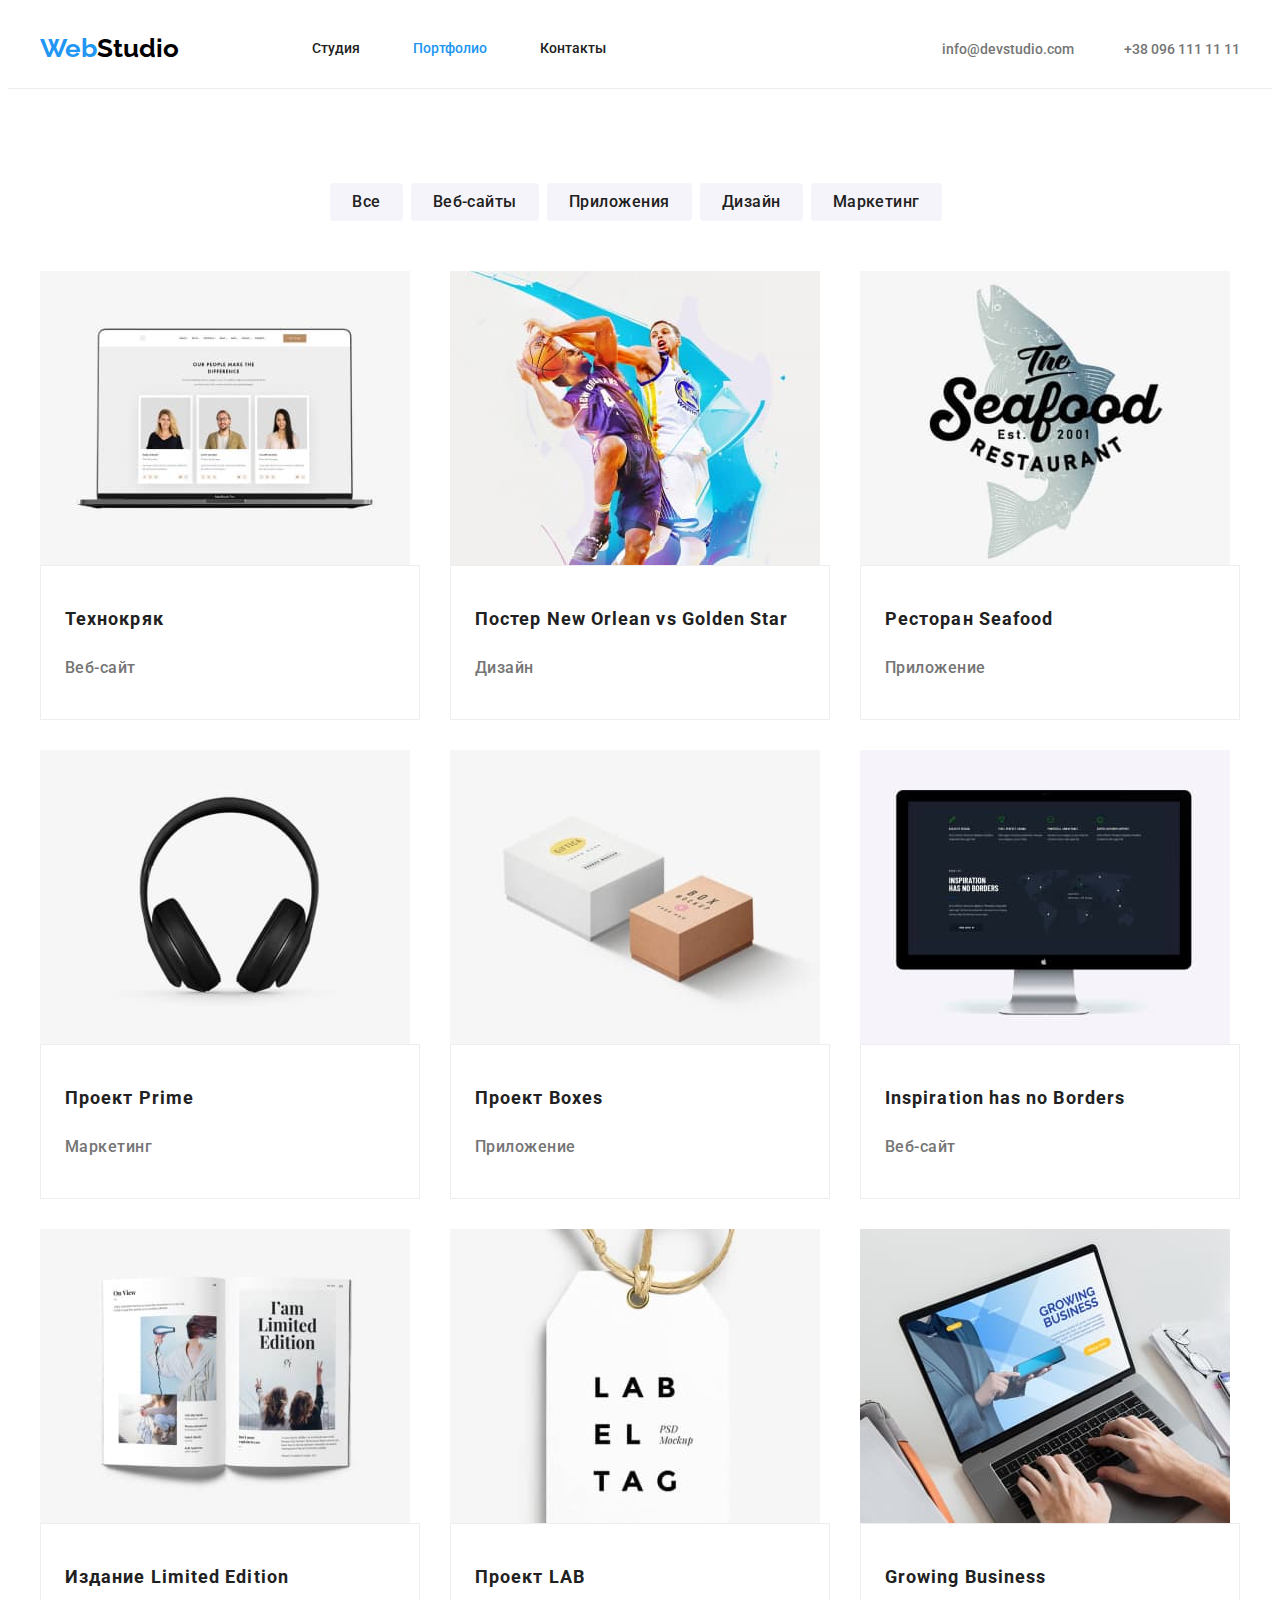
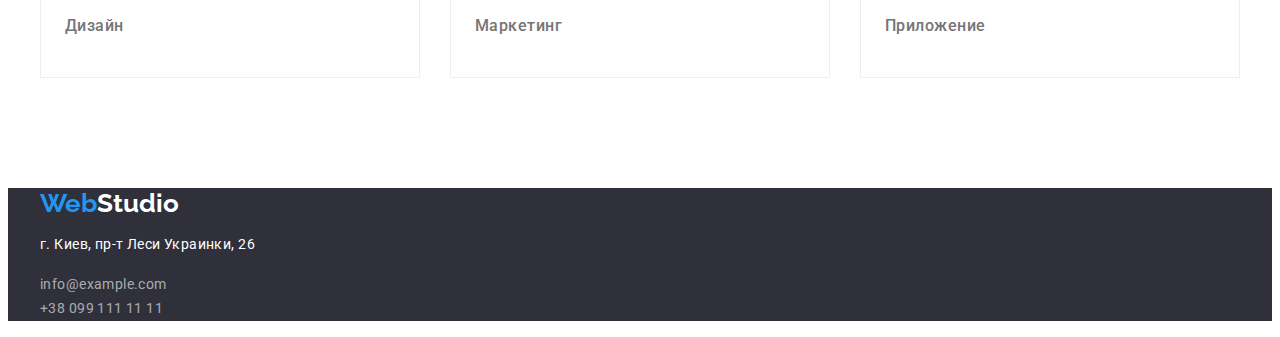
==== commit 40668058: "переделал список в портфолио" ====
--- a/portfolio.html
+++ b/portfolio.html
@@ -36,7 +36,7 @@
 
   <section class="filter section">
       <div class="main-block">
-      <h1 class="filter-main-title"> Портфолио</h1>
+      <h1 class="invisible-title"> Портфолио</h1>
     <ul class="filter-block">
           <li><button type="button" class="filter-button">Все</button></li>
           <li><button type="button" class="filter-button">Веб-сайты</button></li>
@@ -56,50 +56,66 @@
         </li> 
           <li class="project-list">
               <a href="" class="project-link"><img src="./images/portfolio/2.jpg" alt="Дизайн" width="370">
-          <h2 class="project-title">Постер New Orlean vs Golden Star</h2>
+        <div class="container-text">
+        <h2 class="project-title">Постер New Orlean vs Golden Star</h2>
           <p class="project-text">Дизайн</p>
+          </div>
         </a>
         </li>
           <li class="project-list">
               <a href="" class="project-link"><img src="./images/portfolio/3.jpg" alt="Приложение" width="370">
-          <h2 class="project-title">Ресторан Seafood</h2>
+        <div class="container-text">
+         <h2 class="project-title">Ресторан Seafood</h2>
           <p class="project-text">Приложение</p>
+          </div>
         </a>
          </li>
           <li class="project-list">
               <a href="" class="project-link"><img src="./images/portfolio/4.jpg" alt="Маркетинг" width="370">
-          <h2 class="project-title">Проект Prime</h2>
+        <div class="container-text">
+        <h2 class="project-title">Проект Prime</h2>
           <p class="project-text">Маркетинг</p>
+          </div>
         </a>
      </li>
           <li class="project-list">
               <a href="" class="project-link"><img src="./images/portfolio/5.jpg" alt="Приложение" width="370">
-          <h2 class="project-title">Проект Boxes</h2>
+        <div class="container-text">
+         <h2 class="project-title">Проект Boxes</h2>
           <p class="project-text">Приложение</p> 
+        </div>
         </a>
     </li>
           <li class="project-list">
               <a href="" class="project-link"><img src="./images/portfolio/6.jpg" alt="Веб-сайт" width="370">
-          <h2 class="project-title">Inspiration has no Borders</h2>
+        <div class="container-text">
+        <h2 class="project-title">Inspiration has no Borders</h2>
           <p class="project-text">Веб-сайт</p>
+          </div>
         </a>
      </li>
           <li class="project-list">
               <a href="" class="project-link"><img src="./images/portfolio/7.jpg" alt="Дизайн" width="370">
-          <h2 class="project-title">Издание Limited Edition</h2>
+        <div class="container-text">
+        <h2 class="project-title">Издание Limited Edition</h2>
           <p class="project-text">Дизайн</p>
+          </div>
         </a>
      </li>
           <li class="project-list">
               <a href="" class="project-link"><img src="./images/portfolio/8.jpg" alt="Маркетинг" width="370">
-          <h2 class="project-title">Проект LAB</h2>
+        <div class="container-text">
+        <h2 class="project-title">Проект LAB</h2>
           <p class="project-text">Маркетинг</p> 
+          </div>
         </a>
     </li>
           <li class="project-list">
               <a href="" class="project-link"><img src="./images/portfolio/9.jpg" alt="Приложение" width="370">
-          <h2 class="project-title">Growing Business</h2>
+        <div class="container-text">
+        <h2 class="project-title">Growing Business</h2>
           <p class="project-text">Приложение</p> 
+          </div>
         </a>
     </li>
     </ul>
--- a/css/styles.css
+++ b/css/styles.css
@@ -103,8 +103,8 @@
 }
 
 /* Main portfolio */
-.filter-main-title {
-  margin: 0;
+.invisible-title {
+  display: none;
 }
 
 .main-portfolio {
@@ -121,12 +121,15 @@
   display: flex;
   justify-content: center;
   margin-bottom: 50px;
+  margin-top: 94px;
+  padding-left: 0;
 }
 
 .filter-block .filter-button {
   margin-right: 8px;
   border: transparent;
   border-radius: 4px;
+  padding: 6px 22px;
 }
 
 .filter-button {
@@ -146,15 +149,26 @@
   color: var(--header-background-color);
   background-color: var(--accent-color);
 }
+/* Карточки Портфолио */
+
 .project {
   display: flex;
   flex-wrap: wrap;
-  margin-left: -30px;
-  margin-top: -30px;
-}
+  padding: 0;
+  margin-top: 0;
+}
+
+.project > .project-list:nth-child(-n + 3) {
+  margin-top: 0;
+}
+
 .project > .project-list {
-  flex-basis: calc(100% / 3);
+  flex-basis: calc((100% - 60px) / 3);
   margin-top: 30px;
+  margin-right: 30px;
+}
+.project-list:nth-child(3n) {
+  margin-right: 0;
 }
 
 .project-link {
@@ -177,9 +191,11 @@
   letter-spacing: 0.06em;
 }
 .container-text {
-  margin: 24px 20px;
+  margin: 0;
+  padding: 20px 24px;
   border: 1px solid #eeeeee;
 }
+
 /* Footer */
 footer {
   background-color: var(--footer-background-color);
@@ -253,6 +269,9 @@
   background-color: var(--accent-color);
   color: var(--header-background-color);
   cursor: pointer;
+  border-radius: 4px;
+  border: transparent;
+  padding: 10px 32px;
 }
 
 .hero-button:hover,
@@ -268,6 +287,7 @@
   display: flex;
   margin-bottom: 0;
   padding-left: 0;
+  margin-top: 94px;
 }
 .properties-title {
   margin: 0;
@@ -325,7 +345,7 @@
   margin-bottom: 0;
   padding-left: 0;
 }
-.team-list > .item.item:not(:last-child) {
+.team-list > .item:not(:last-child) {
   margin-right: 30px;
 }
 
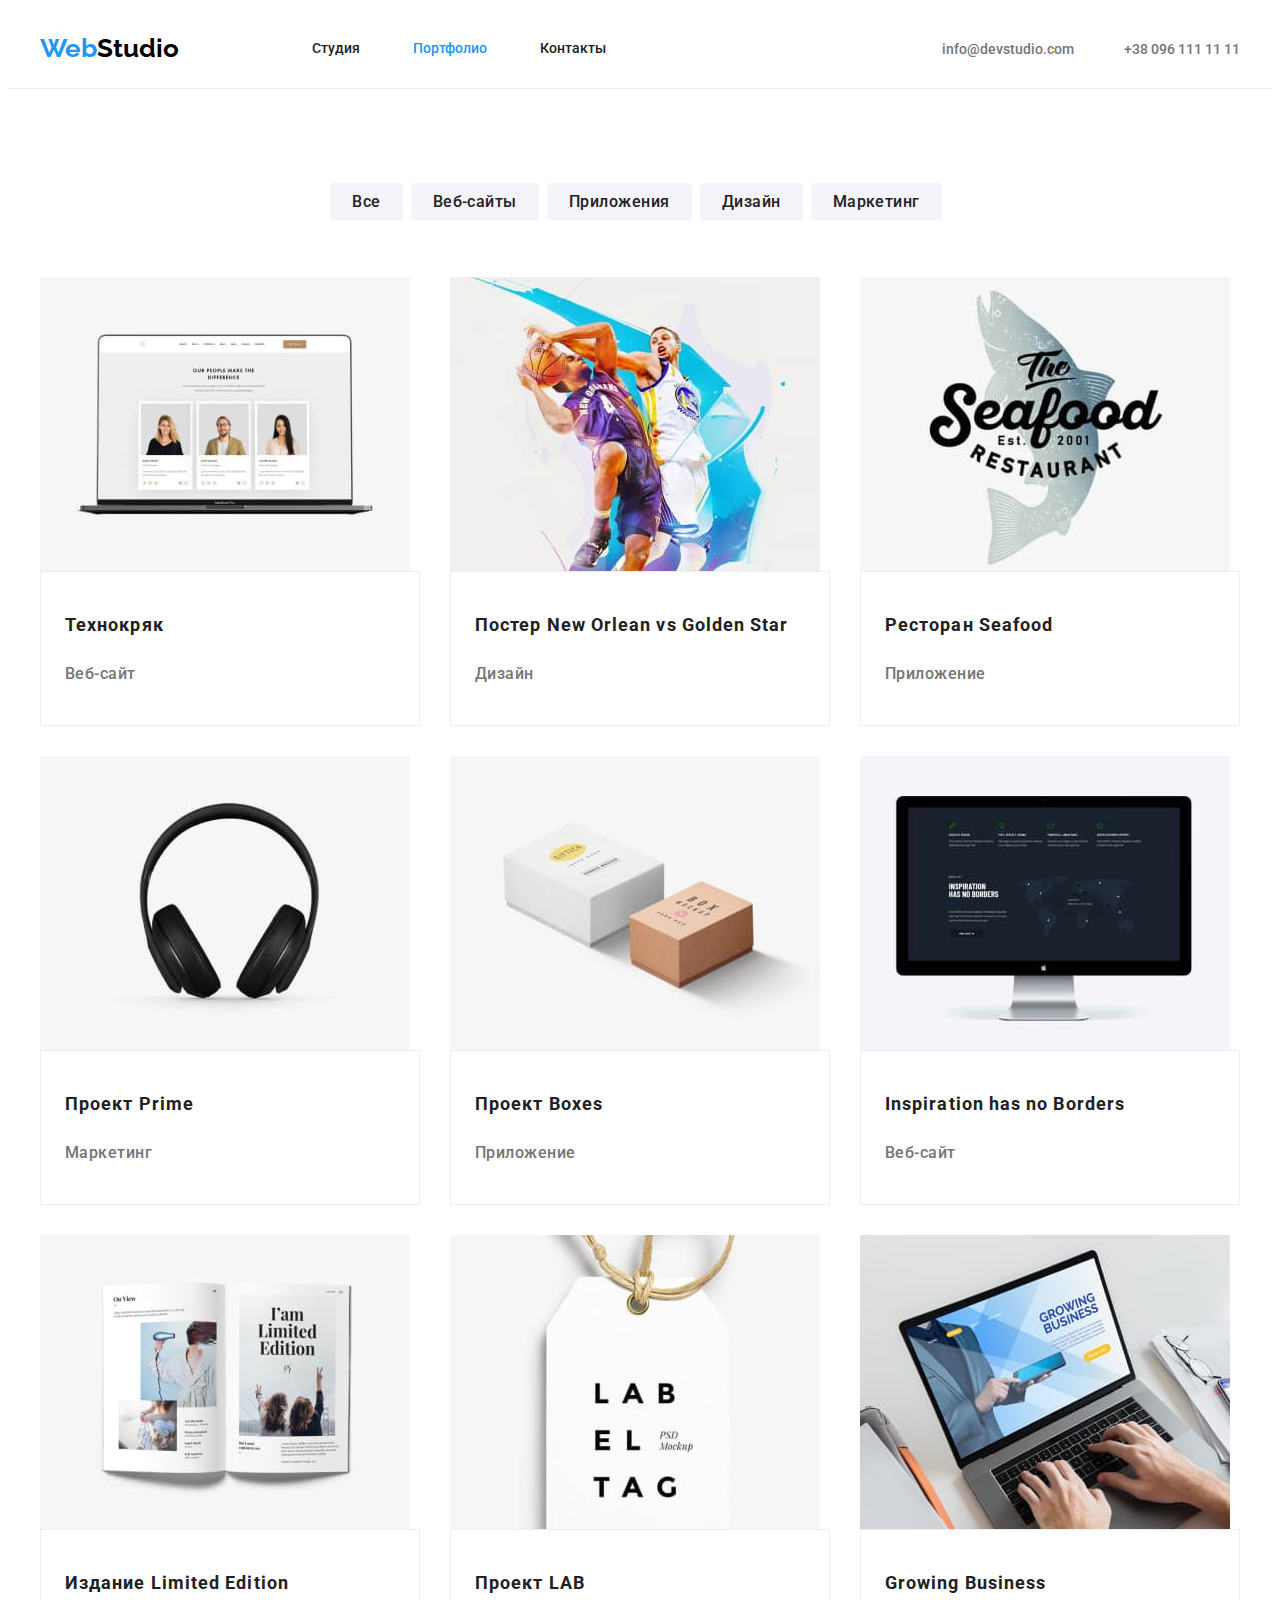
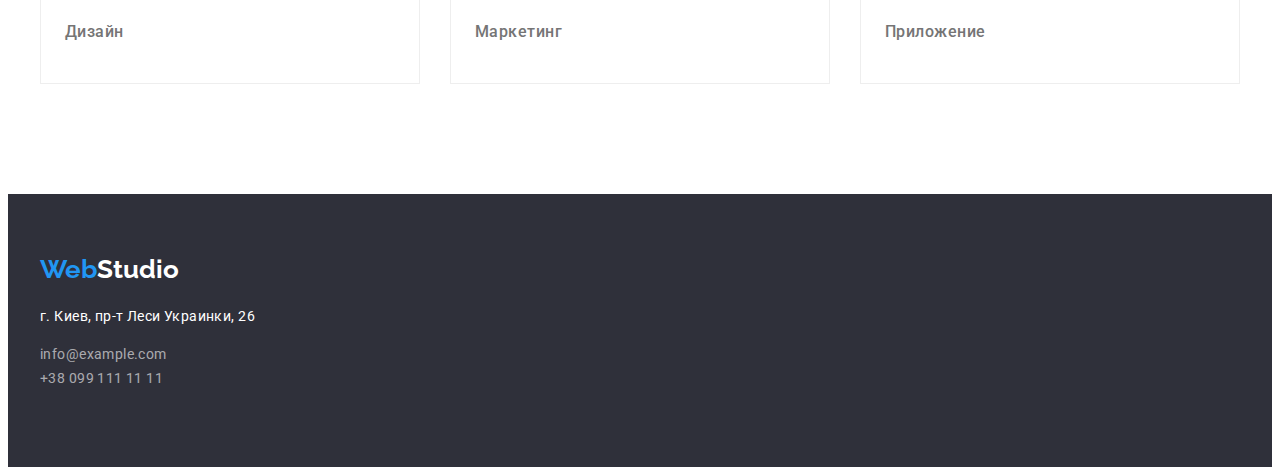
==== commit 0f1eb4da: "Идет борьба с паддингами секций" ====
--- a/portfolio.html
+++ b/portfolio.html
@@ -34,9 +34,9 @@
 </header>
 <main class="main-portfolio">
 
-  <section class="filter section">
-      <div class="main-block">
-      <h1 class="invisible-title"> Портфолио</h1>
+  <section class="filter-section">
+      <div class="container">
+      <h1 class="visually-hidden"> Портфолио</h1>
     <ul class="filter-block">
           <li><button type="button" class="filter-button">Все</button></li>
           <li><button type="button" class="filter-button">Веб-сайты</button></li>
@@ -123,7 +123,7 @@
   </section>
 </main>
 
-<footer>
+<footer class="footer-section">
     <div class="container">
     <a class="logo" href="./index.html">Web<span class="logo-navigation-footer">Studio</span></a>
     <address class="contact-footer">
--- a/css/styles.css
+++ b/css/styles.css
@@ -24,6 +24,20 @@
 ul {
   list-style: none;
 }
+
+.visually-hidden {
+  position: absolute;
+  width: 1px;
+  height: 1px;
+  margin: -1px;
+  border: 0;
+  padding: 0;
+
+  white-space: nowrap;
+  clip-path: inset(100%);
+  clip: rect(0 0 0 0);
+  overflow: hidden;
+}
 /* Header */
 header {
   background-color: var(--header-background-color);
@@ -103,25 +117,18 @@
 }
 
 /* Main portfolio */
-.invisible-title {
-  display: none;
-}
-
-.main-portfolio {
+
+.filter-section {
   background-color: var(--background-color);
-}
-.main-block {
-  width: 1200px;
-  padding-left: 15px;
-  padding-right: 15px;
-  margin-left: auto;
-  margin-right: auto;
-}
+  padding-top: 94px;
+  padding-bottom: 94px;
+}
+
 .filter-block {
   display: flex;
   justify-content: center;
-  margin-bottom: 50px;
-  margin-top: 94px;
+  margin-bottom: 56px;
+  margin-top: 0;
   padding-left: 0;
 }
 
@@ -197,8 +204,10 @@
 }
 
 /* Footer */
-footer {
+.footer-section {
   background-color: var(--footer-background-color);
+  padding-top: 60px;
+  padding-bottom: 60px;
 }
 .container {
   width: 1200px;
@@ -215,6 +224,7 @@
 .contact-footer-list {
   margin-left: auto;
   padding-left: 0;
+  margin-top: 0;
 }
 .contact-footer p {
   text-decoration: none;
@@ -225,6 +235,7 @@
   color: var(--header-background-color);
   font-style: normal;
   margin-left: auto;
+  margin-top: 20px;
 }
 .contact-footer a {
   font-weight: 400;
@@ -234,6 +245,9 @@
   text-decoration: none;
   color: rgba(255, 255, 255, 0.6);
   font-style: normal;
+}
+.item-footer {
+  margin-top: 9px;
 }
 
 .contact-footer a:focus,
@@ -242,12 +256,12 @@
 }
 /* Main Studio */
 /* Hero Main */
-.section {
-  padding-bottom: 94px;
-}
-.hero {
+.hero-section {
+  padding-bottom: 200px;
+  padding-top: 200px;
   background: var(--footer-background-color);
 }
+
 .hero-title {
   margin-top: 0;
   font-weight: 900;
@@ -256,6 +270,11 @@
   letter-spacing: 0.06em;
   color: var(--header-background-color);
   text-transform: uppercase;
+  width: 696px;
+  text-align: center;
+  margin-left: auto;
+  margin-right: auto;
+  margin-bottom: 30px;
 }
 .hero-button {
   font-weight: 700;
@@ -282,12 +301,14 @@
 /* Properties main */
 .section-properties {
   background-color: var(--background-color);
-}
+  padding-bottom: 94px;
+  padding-top: 94px;
+}
+
 .properties {
   display: flex;
   margin-bottom: 0;
   padding-left: 0;
-  margin-top: 94px;
 }
 .properties-title {
   margin: 0;
@@ -316,6 +337,7 @@
 /* About main */
 .about-us {
   background-color: var(--background-color);
+  padding-bottom: 94px;
 }
 .about-list {
   display: flex;
@@ -338,6 +360,8 @@
 /* Team main */
 .team {
   background-color: var(--accent-background-color);
+  padding-top: 94px;
+  padding-bottom: 94px;
 }
 
 .team-list {
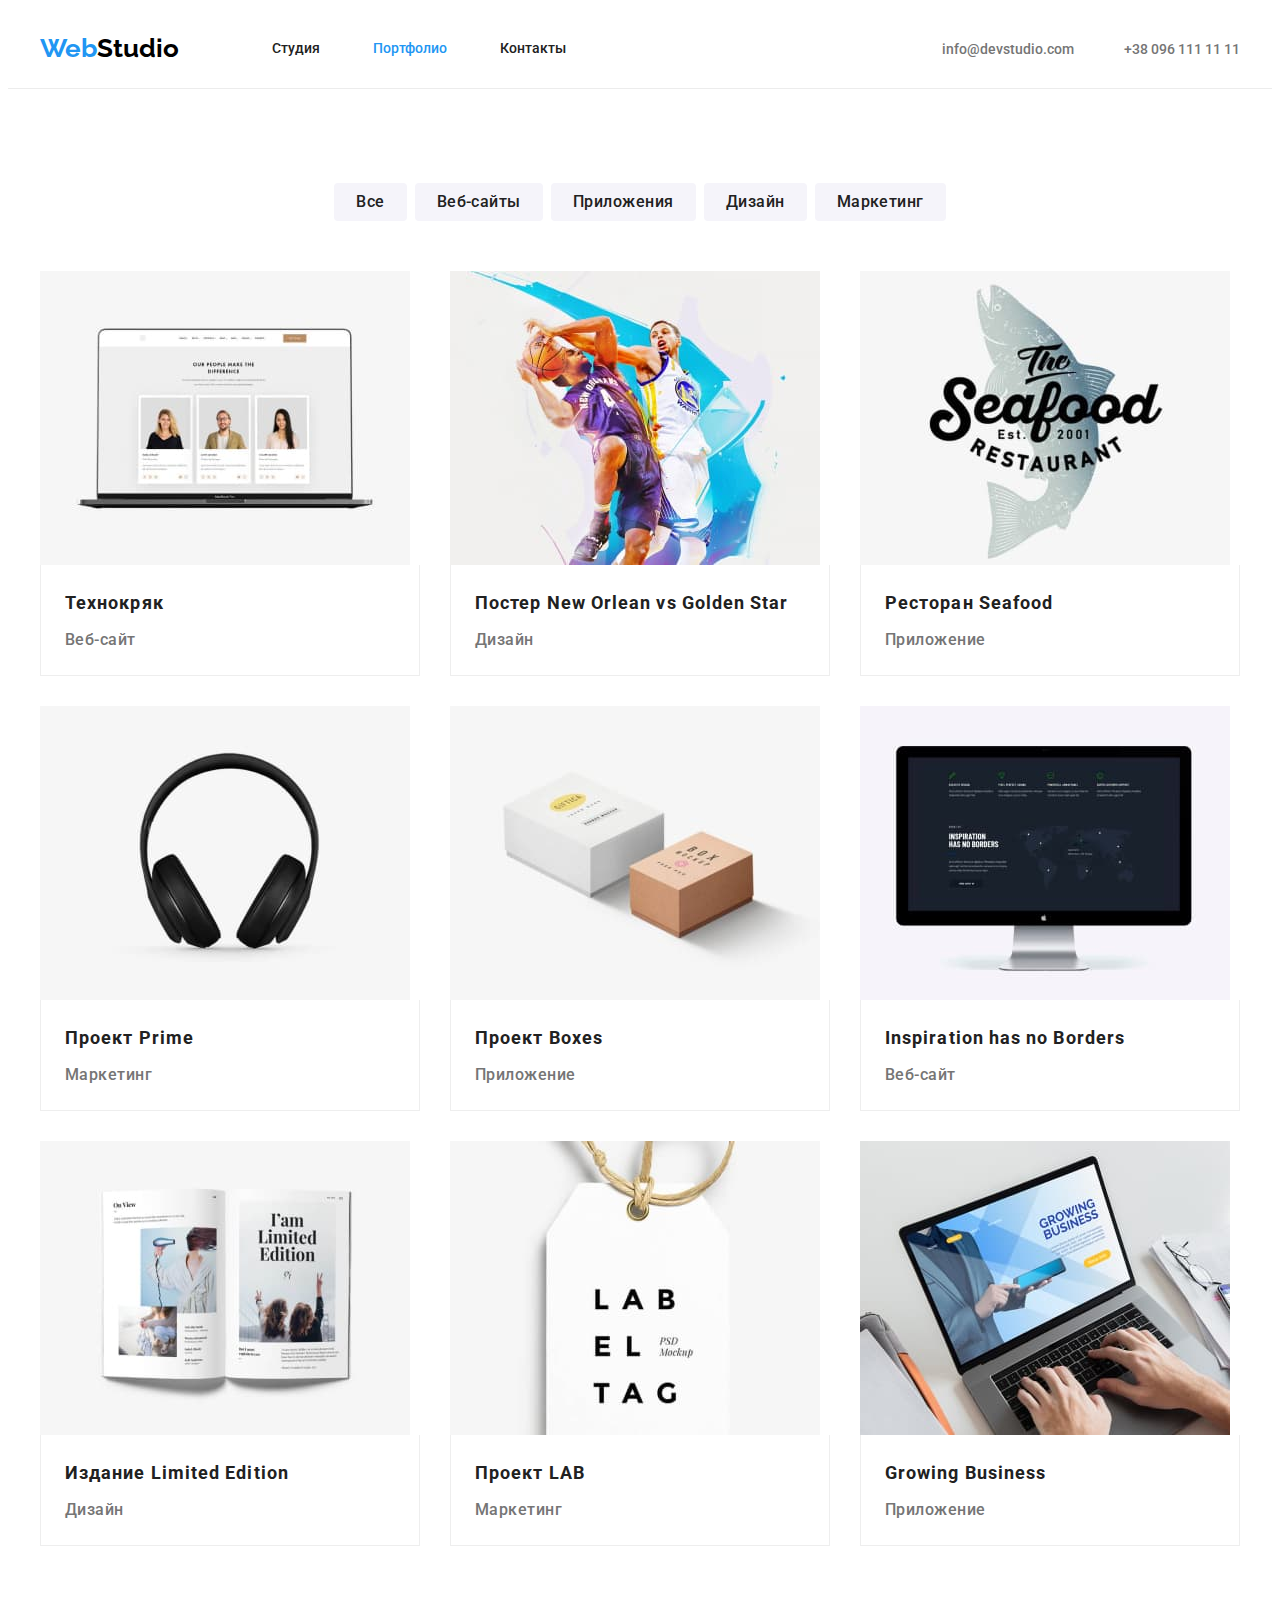
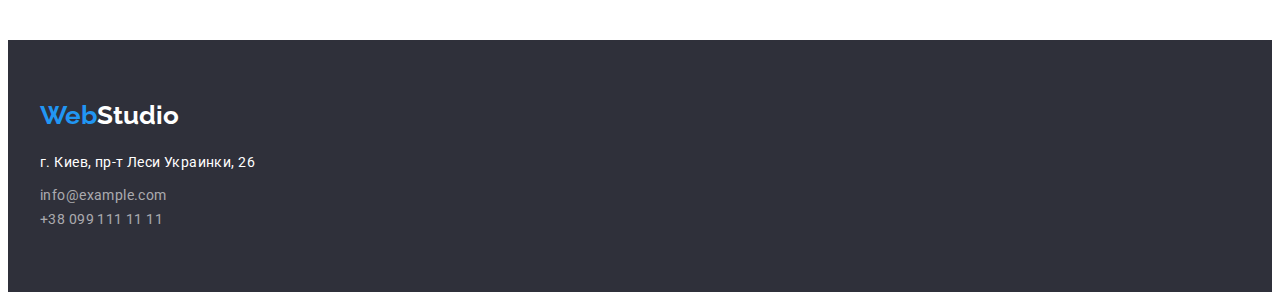
==== commit 3106bd20: "исправил ошибки" ====
--- a/portfolio.html
+++ b/portfolio.html
@@ -16,10 +16,10 @@
 </head>
 <body>
 
-<header><div class="section-navigation">
+<header><div class="section-navigation container">
     <a class="logo" href="./index.html">Web<span class="logo-navigation">Studio</span></a>
 
-    <nav>
+    <nav class="header-nav">
         <ul class="site-nav">
             <li class="link"><a href="./index.html">Студия</a></li>
             <li class="link"><a href="#" class="current">Портфолио</a></li>
@@ -38,11 +38,11 @@
       <div class="container">
       <h1 class="visually-hidden"> Портфолио</h1>
     <ul class="filter-block">
-          <li><button type="button" class="filter-button">Все</button></li>
-          <li><button type="button" class="filter-button">Веб-сайты</button></li>
-          <li><button type="button" class="filter-button ">Приложения</button></li>
-          <li><button type="button" class="filter-button">Дизайн</button></li>
-          <li><button type="button" class="filter-button">Маркетинг</button></li>
+          <li class="item"><button type="button" class="filter-button">Все</button></li>
+          <li class="item"><button type="button" class="filter-button">Веб-сайты</button></li>
+          <li class="item"><button type="button" class="filter-button ">Приложения</button></li>
+          <li class="item"><button type="button" class="filter-button">Дизайн</button></li>
+          <li class="item"><button type="button" class="filter-button">Маркетинг</button></li>
     </ul>
 
     <ul class="project">
--- a/css/styles.css
+++ b/css/styles.css
@@ -24,6 +24,13 @@
 ul {
   list-style: none;
 }
+h1,
+h2,
+h3,
+p,
+ul {
+  margin: 0;
+}
 
 .visually-hidden {
   position: absolute;
@@ -44,20 +51,19 @@
   border-bottom: 1px solid #ececec;
 }
 .section-navigation {
-  width: 1200px;
-  padding-left: 15px;
-  padding-right: 15px;
-  margin-left: auto;
-  margin-right: auto;
-
   display: flex;
   align-items: center;
 }
+
+.header-nav {
+  margin-left: 93px;
+}
+
 .site-nav {
   display: flex;
-  margin-left: 93px;
   margin-top: 0;
   margin-bottom: 0;
+  padding-left: 0;
 }
 .site-nav .link a {
   display: block;
@@ -98,6 +104,7 @@
 .contact-header {
   display: flex;
   margin-left: auto;
+  padding-left: 0;
 }
 .contact-header .link + .link {
   display: block;
@@ -127,13 +134,15 @@
 .filter-block {
   display: flex;
   justify-content: center;
-  margin-bottom: 56px;
-  margin-top: 0;
-  padding-left: 0;
+  margin-bottom: 50px;
+  margin-top: 0;
+  padding-left: 0;
+}
+.filter-block > .item:not(:last-child) {
+  margin-right: 8px;
 }
 
 .filter-block .filter-button {
-  margin-right: 8px;
   border: transparent;
   border-radius: 4px;
   padding: 6px 22px;
@@ -173,6 +182,7 @@
   flex-basis: calc((100% - 60px) / 3);
   margin-top: 30px;
   margin-right: 30px;
+  width: 370px;
 }
 .project-list:nth-child(3n) {
   margin-right: 0;
@@ -196,11 +206,13 @@
   font-size: 18px;
   line-height: 2;
   letter-spacing: 0.06em;
+  margin-bottom: 4px;
 }
 .container-text {
   margin: 0;
   padding: 20px 24px;
   border: 1px solid #eeeeee;
+  border-top: none;
 }
 
 /* Footer */
@@ -221,11 +233,18 @@
   color: var(--header-background-color);
   margin-left: auto;
 }
+.contact-footer {
+  margin-top: 20px;
+}
 .contact-footer-list {
   margin-left: auto;
   padding-left: 0;
-  margin-top: 0;
-}
+  margin-top: 9px;
+}
+.item-footer:not(:last-child) {
+  margin-bottom: 9px;
+}
+
 .contact-footer p {
   text-decoration: none;
   font-weight: 400;
@@ -235,7 +254,6 @@
   color: var(--header-background-color);
   font-style: normal;
   margin-left: auto;
-  margin-top: 20px;
 }
 .contact-footer a {
   font-weight: 400;
@@ -245,9 +263,6 @@
   text-decoration: none;
   color: rgba(255, 255, 255, 0.6);
   font-style: normal;
-}
-.item-footer {
-  margin-top: 9px;
 }
 
 .contact-footer a:focus,
@@ -313,6 +328,9 @@
 .properties-title {
   margin: 0;
 }
+.properties > .item {
+  width: 270px;
+}
 
 .properties > .item:not(:last-child) {
   margin-right: 30px;
@@ -372,22 +390,24 @@
 .team-list > .item:not(:last-child) {
   margin-right: 30px;
 }
-
-.team-title {
-  margin-top: 0;
-  margin-bottom: 50px;
-  text-align: center;
-  font-weight: 700;
-  font-size: 36px;
-  line-height: 1.16;
-  letter-spacing: 0.03em;
-  text-align: center;
-}
-.card {
+.team-list > .item {
+  width: 270px;
   box-shadow: 0px 1px 3px rgba(0, 0, 0, 0.12), 0px 1px 1px rgba(0, 0, 0, 0.14),
     0px 2px 1px rgba(0, 0, 0, 0.2);
   border-radius: 0px 0px 4px 4px;
 }
+
+.team-title {
+  margin-top: 0;
+  margin-bottom: 50px;
+  text-align: center;
+  font-weight: 700;
+  font-size: 36px;
+  line-height: 1.16;
+  letter-spacing: 0.03em;
+  text-align: center;
+}
+
 .card-content {
   text-align: center;
   padding-top: 30px;
@@ -399,6 +419,7 @@
   font-size: 16px;
   line-height: 1.18;
   letter-spacing: 0.03em;
+  margin-bottom: 10px;
 }
 .team p {
   font-weight: 400;
